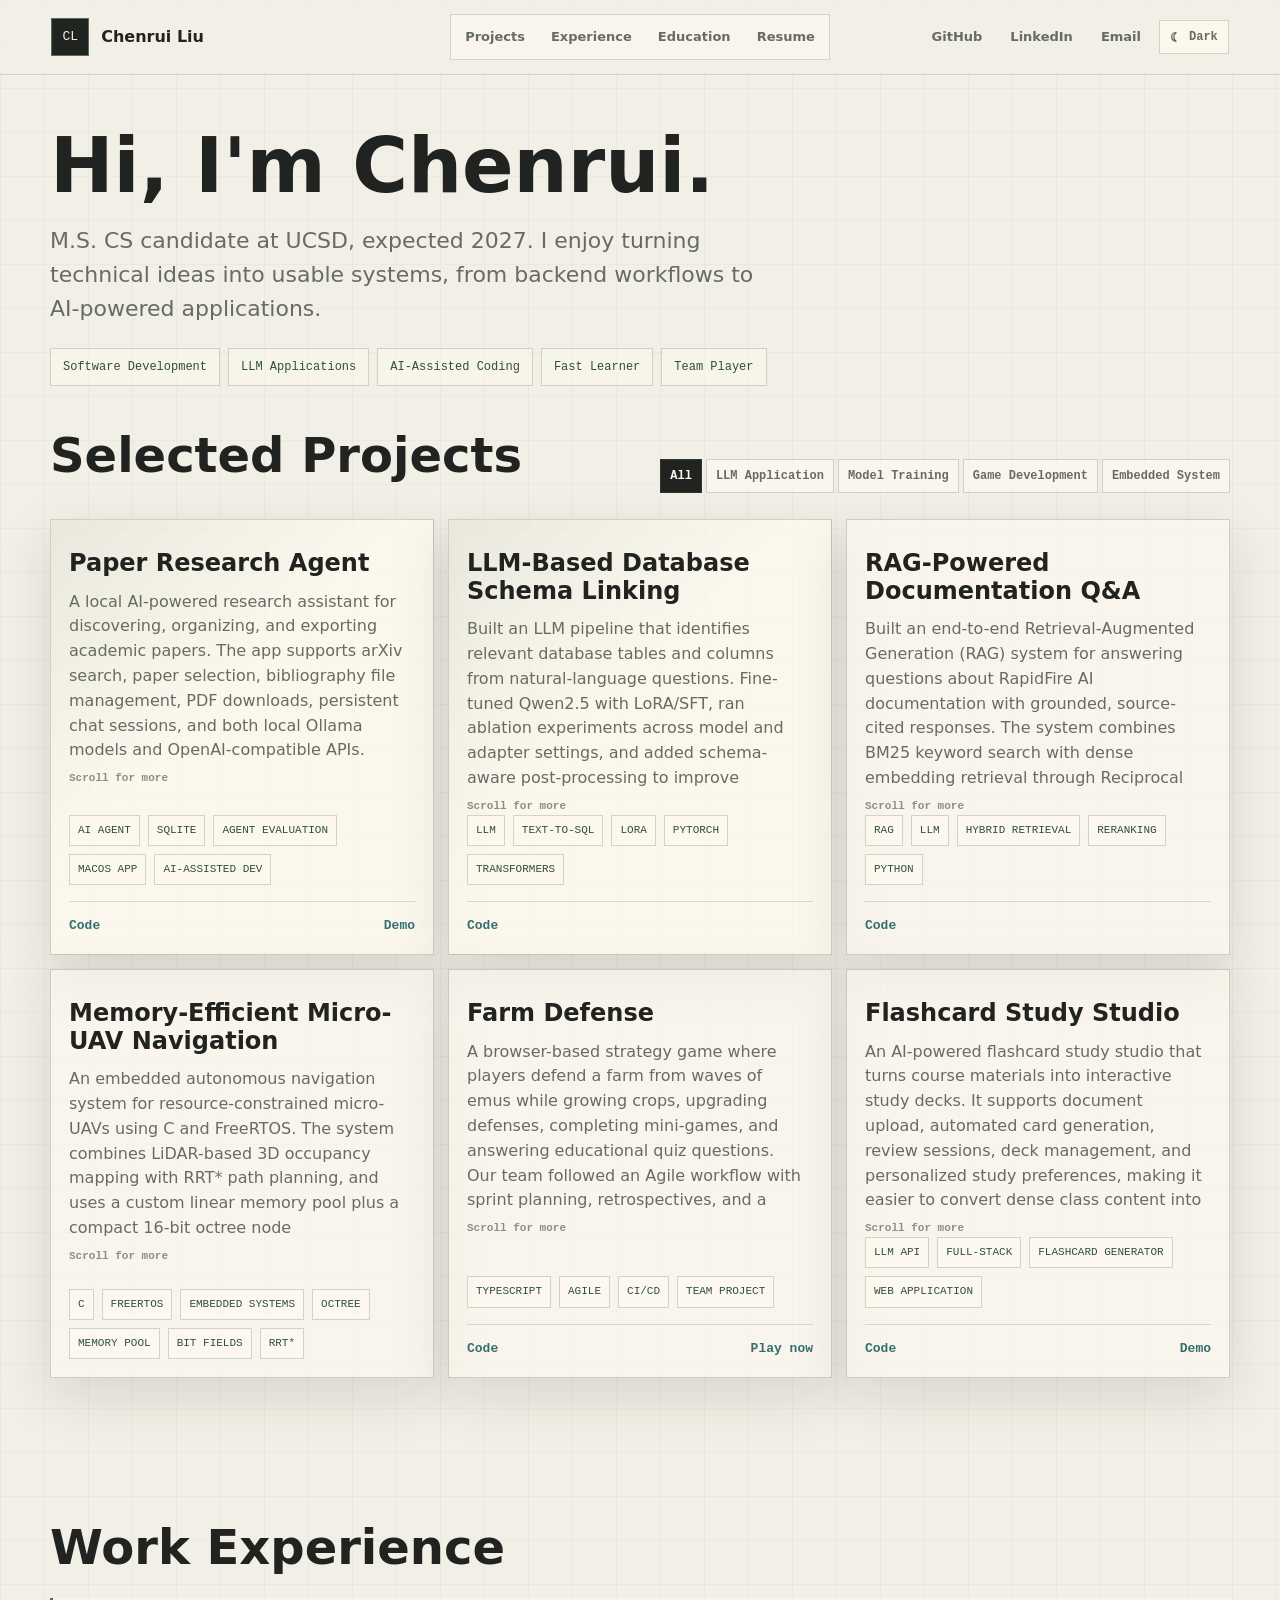
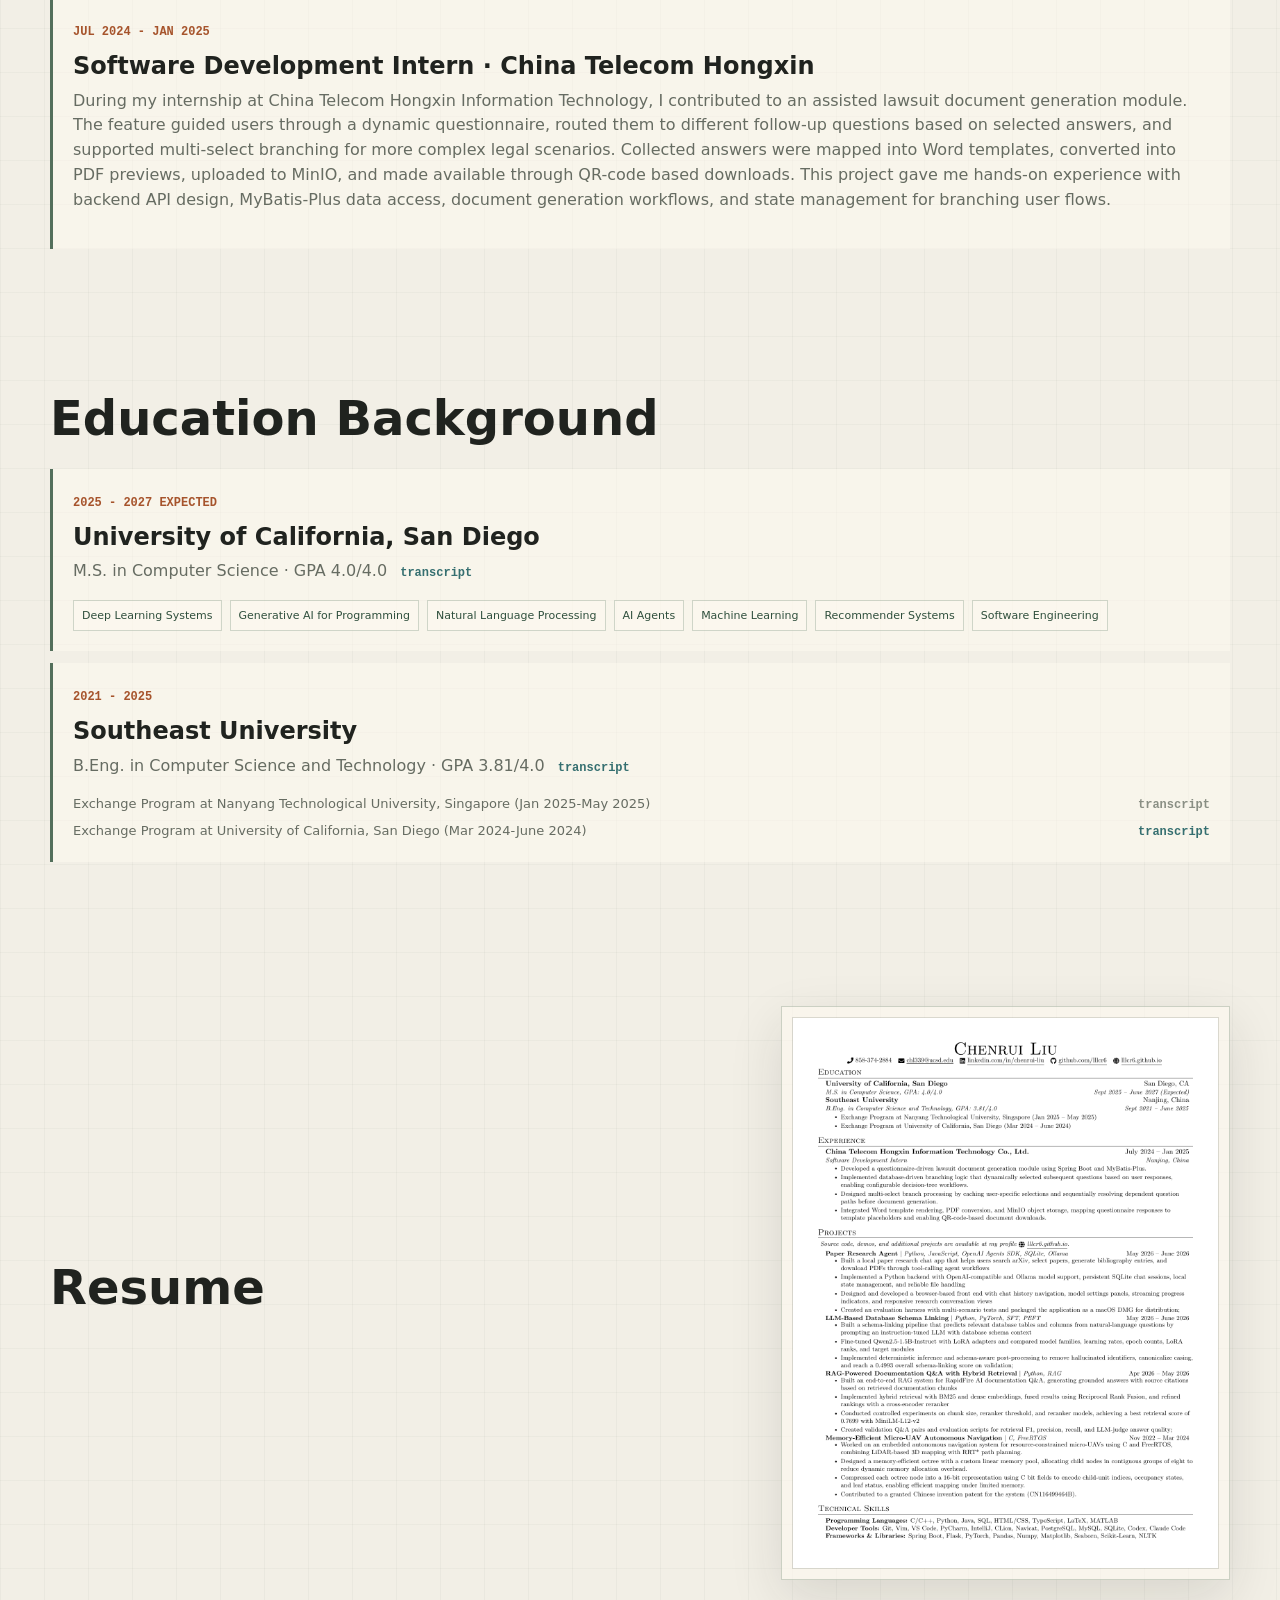
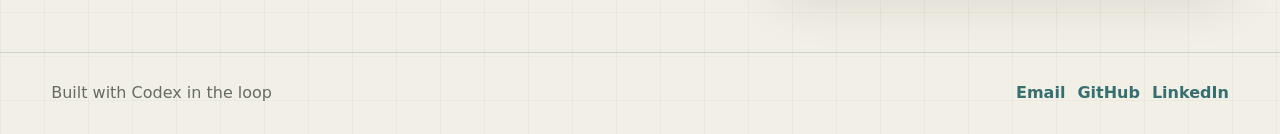
==== index.html @ 9587a1ab "Refine theme toggle icon" ====
<!doctype html>
<html lang="en">
  <head>
    <meta charset="utf-8" />
    <meta name="viewport" content="width=device-width, initial-scale=1" />
    <title>Chenrui Liu | Software Engineer</title>
    <meta
      name="description"
      content="Chenrui Liu's personal website for software engineering, AI applications, retrieval systems, ML systems, and backend engineering."
    />
    <meta name="color-scheme" content="light dark" />
    <script>
      (() => {
        const storageKey = "chenrui-theme";
        try {
          const storedTheme = localStorage.getItem(storageKey);
          const systemTheme = window.matchMedia("(prefers-color-scheme: dark)").matches ? "dark" : "light";
          document.documentElement.dataset.theme = storedTheme || systemTheme;
        } catch {
          document.documentElement.dataset.theme = "light";
        }
      })();
    </script>
    <link rel="stylesheet" href="styles.css?v=40" />
  </head>
  <body>
    <header class="site-header">
      <a class="brand" href="#top" aria-label="Chenrui Liu home">
        <span class="brand-mark">CL</span>
        <span>
          <strong>Chenrui Liu</strong>
        </span>
      </a>

      <nav class="main-nav" aria-label="Primary navigation">
        <a href="#projects">Projects</a>
        <a href="#experience">Experience</a>
        <a href="#education">Education</a>
        <a href="#resume">Resume</a>
      </nav>

      <div class="header-actions">
        <a href="https://github.com/lllcr6" target="_blank" rel="noreferrer">GitHub</a>
        <a href="https://www.linkedin.com/in/chenrui-liu" target="_blank" rel="noreferrer">LinkedIn</a>
        <a href="mailto:chl339@ucsd.edu">Email</a>
        <button class="theme-toggle" type="button" data-theme-toggle aria-label="Switch theme" aria-pressed="false">
          <svg class="theme-toggle-icon" viewBox="0 0 16 16" aria-hidden="true" focusable="false">
            <path
              class="theme-icon-half"
              d="M8 2.25a5.75 5.75 0 1 0 0 11.5c-1.85-1.28-2.86-3.28-2.86-5.75S6.15 3.53 8 2.25Z"
            />
            <circle class="theme-icon-full" cx="8" cy="8" r="5.75" />
          </svg>
          <span class="theme-toggle-text">Dark</span>
        </button>
      </div>
    </header>

    <main id="top">
      <section class="hero section-grid" aria-labelledby="intro-title">
        <div class="hero-copy">
          <h1 id="intro-title">Hi, I'm Chenrui.</h1>
          <p class="hero-text">
            M.S. CS candidate at UCSD, expected 2027. I enjoy turning technical ideas into usable systems,
            from backend workflows to AI-powered applications.
          </p>

          <div class="role-strip" aria-label="Target role areas">
            <span>Software Development</span>
            <span>LLM Applications</span>
            <span>AI-Assisted Coding</span>
            <span>Fast Learner</span>
            <span>Team Player</span>
          </div>

        </div>
      </section>

      <section class="content-section" id="projects" aria-labelledby="projects-title">
        <div class="section-heading with-tools">
          <div>
            <h2 id="projects-title">Selected Projects</h2>
          </div>
          <div class="view-tools" aria-label="Project display controls">
            <div class="filter-bar" role="group" aria-label="Project filters">
              <button class="is-active" type="button" data-filter="all">All</button>
              <button type="button" data-filter="llm-application">LLM Application</button>
              <button type="button" data-filter="model-training">Model Training</button>
              <button type="button" data-filter="game-development">Game Development</button>
              <button type="button" data-filter="embedded-system">Embedded System</button>
            </div>
          </div>
        </div>

        <div class="project-grid">
          <article class="artifact-card featured" data-tags="llm-application">
            <h3>Paper Research Agent</h3>
            <div class="project-summary">
              <p>
                A local AI-powered research assistant for discovering, organizing, and exporting academic papers.
                The app supports arXiv search, paper selection, bibliography file management, PDF downloads,
                persistent chat sessions, and both local Ollama models and OpenAI-compatible APIs.
              </p>
              <p>
                I built the project with a full-stack workflow, including a Python agent backend, browser-based
                interface, model evaluation harness, and macOS DMG packaging. I also used Codex as a coding
                collaborator throughout development to iterate on architecture, UI behavior, testing, debugging,
                and packaging decisions.
              </p>
            </div>
            <div class="tag-row">
              <span>AI Agent</span>
              <span>SQLite</span>
              <span>Agent Evaluation</span>
              <span>macOS App</span>
              <span>AI-Assisted Dev</span>
            </div>
            <div class="artifact-links split-links">
              <a href="https://github.com/lllcr6/Research-Agent" target="_blank" rel="noreferrer">Code</a>
              <a href="https://youtu.be/hiqeEphghYE" target="_blank" rel="noreferrer">Demo</a>
            </div>
          </article>

          <article class="artifact-card featured" data-tags="llm-application model-training">
            <h3>LLM-Based Database Schema Linking</h3>
            <div class="project-summary">
              <p>
                Built an LLM pipeline that identifies relevant database tables and columns from natural-language
                questions. Fine-tuned Qwen2.5 with LoRA/SFT, ran ablation experiments across model and adapter
                settings, and added schema-aware post-processing to improve prediction reliability.
              </p>
            </div>
            <div class="tag-row">
              <span>LLM</span>
              <span>Text-to-SQL</span>
              <span>LoRA</span>
              <span>PyTorch</span>
              <span>Transformers</span>
            </div>
            <div class="artifact-links">
              <a href="https://github.com/lllcr6/CSE234-Project2" target="_blank" rel="noreferrer">Code</a>
            </div>
          </article>

          <article class="artifact-card" data-tags="llm-application">
            <h3>RAG-Powered Documentation Q&amp;A</h3>
            <div class="project-summary">
              <p>
                Built an end-to-end Retrieval-Augmented Generation (RAG) system for answering questions about
                RapidFire AI documentation with grounded, source-cited responses. The system combines BM25
                keyword search with dense embedding retrieval through Reciprocal Rank Fusion, followed by
                cross-encoder reranking to improve retrieval relevance.
              </p>
              <p>
                I also designed validation Q&A pairs and an evaluation pipeline covering retrieval precision,
                recall, F1, and LLM-judged answer quality. Through controlled experiments on chunk size,
                reranking thresholds, and reranker models, the best configuration achieved a retrieval score of
                0.7699 using MiniLM-L12-v2.
              </p>
            </div>
            <div class="tag-row">
              <span>RAG</span>
              <span>LLM</span>
              <span>Hybrid Retrieval</span>
              <span>Reranking</span>
              <span>Python</span>
            </div>
            <div class="artifact-links">
              <a href="https://github.com/lllcr6/CSE234-Project1" target="_blank" rel="noreferrer">Code</a>
            </div>
          </article>

          <article class="artifact-card" data-tags="embedded-system">
            <h3>Memory-Efficient Micro-UAV Navigation</h3>
            <div class="project-summary">
              <p>
                An embedded autonomous navigation system for resource-constrained micro-UAVs using C and FreeRTOS.
                The system combines LiDAR-based 3D occupancy mapping with RRT* path planning, and uses a custom
                linear memory pool plus a compact 16-bit octree node representation to reduce memory overhead.
                The project also contributed to a granted Chinese invention patent (CN116499464B).
              </p>
            </div>
            <div class="tag-row">
              <span>C</span>
              <span>FreeRTOS</span>
              <span>Embedded Systems</span>
              <span>Octree</span>
              <span>Memory Pool</span>
              <span>Bit Fields</span>
              <span>RRT*</span>
            </div>
          </article>

          <article class="artifact-card" data-tags="game-development">
            <h3>Farm Defense</h3>
            <div class="project-summary">
              <p>
                A browser-based strategy game where players defend a farm from waves of emus while growing crops,
                upgrading defenses, completing mini-games, and answering educational quiz questions. Our team
                followed an Agile workflow with sprint planning, retrospectives, and a GitHub Projects backlog
                organized around user stories and implementation tasks.
              </p>
              <p>
                After the course, I revisited the project with Codex to practice AI-assisted maintenance, clean up
                unresolved bugs, and improve the polish of the final release.
              </p>
            </div>
            <div class="tag-row">
              <span>TypeScript</span>
              <span>Agile</span>
              <span>CI/CD</span>
              <span>Team Project</span>
            </div>
            <div class="artifact-links split-links">
              <a href="https://github.com/lllcr6/Farm-Defense" target="_blank" rel="noreferrer">Code</a>
              <a href="https://lllcr6.github.io/Farm-Defense/" target="_blank" rel="noreferrer">Play now</a>
            </div>
          </article>

          <article class="artifact-card" data-tags="llm-application">
            <h3>Flashcard Study Studio</h3>
            <div class="project-summary">
              <p>
                An AI-powered flashcard study studio that turns course materials into interactive study decks. It
                supports document upload, automated card generation, review sessions, deck management, and
                personalized study preferences, making it easier to convert dense class content into active recall
                practice.
              </p>
            </div>
            <div class="tag-row">
              <span>LLM API</span>
              <span>Full-Stack</span>
              <span>Flashcard Generator</span>
              <span>Web Application</span>
            </div>
            <div class="artifact-links split-links">
              <a href="https://github.com/lllcr6/Flashcard-Study-Studio" target="_blank" rel="noreferrer">Code</a>
              <a href="https://youtu.be/fI-fTzASavg" target="_blank" rel="noreferrer">Demo</a>
            </div>
          </article>
        </div>
      </section>

      <section class="content-section experience-section" id="experience" aria-labelledby="experience-title">
        <div class="section-heading">
          <h2 id="experience-title">Work Experience</h2>
        </div>
        <div class="experience-layout">
          <div class="timeline">
            <article class="timeline-item">
              <time>Jul 2024 - Jan 2025</time>
              <h3>Software Development Intern · China Telecom Hongxin</h3>
              <p>
                During my internship at China Telecom Hongxin Information Technology, I contributed to an
                assisted lawsuit document generation module. The feature guided users through a dynamic
                questionnaire, routed them to different follow-up questions based on selected answers, and
                supported multi-select branching for more complex legal scenarios. Collected answers were
                mapped into Word templates, converted into PDF previews, uploaded to MinIO, and made available
                through QR-code based downloads. This project gave me hands-on experience with backend API
                design, MyBatis-Plus data access, document generation workflows, and state management for
                branching user flows.
              </p>
            </article>
          </div>
        </div>
      </section>

      <section class="content-section experience-section" id="education" aria-labelledby="education-title">
        <div class="section-heading">
          <h2 id="education-title">Education Background</h2>
        </div>
        <div class="timeline education-timeline">
          <article class="timeline-item">
            <time>2025 - 2027 expected</time>
            <h3>University of California, San Diego</h3>
            <p>
              M.S. in Computer Science · GPA 4.0/4.0
              <a class="inline-transcript" href="documents/ucsd-ms-transcript.pdf">transcript</a>
            </p>
            <div class="course-cloud">
              <span>Deep Learning Systems</span>
              <span>Generative AI for Programming</span>
              <span>Natural Language Processing</span>
              <span>AI Agents</span>
              <span>Machine Learning</span>
              <span>Recommender Systems</span>
              <span>Software Engineering</span>
            </div>
          </article>
          <article class="timeline-item">
            <time>2021 - 2025</time>
            <h3>Southeast University</h3>
            <p>
              B.Eng. in Computer Science and Technology · GPA 3.81/4.0
              <a class="inline-transcript" href="documents/southeast-university-bs-transcript.pdf">transcript</a>
            </p>
            <div class="exchange-list">
              <p class="subtle exchange-item">
                <span>Exchange Program at Nanyang Technological University, Singapore (Jan 2025-May 2025)</span>
                <a class="inline-transcript disabled-link" href="#" aria-disabled="true">transcript</a>
              </p>
              <p class="subtle exchange-item">
                <span>Exchange Program at University of California, San Diego (Mar 2024-June 2024)</span>
                <a class="inline-transcript" href="documents/ucsd-exchange-transcript.pdf">transcript</a>
              </p>
            </div>
          </article>
        </div>
      </section>

      <section class="resume-section" id="resume" aria-labelledby="resume-title">
        <div class="resume-copy">
          <h2 id="resume-title">Resume</h2>
        </div>
        <a class="resume-preview" href="documents/chenrui-liu-resume.pdf" aria-label="Open resume PDF">
          <img src="assets/resume-preview.png" alt="Preview of Chenrui Liu resume" />
          <span class="resume-overlay">Open resume</span>
        </a>
      </section>
    </main>

    <footer class="site-footer">
      <p>Built with Codex in the loop</p>
      <div>
        <a href="mailto:chl339@ucsd.edu">Email</a>
        <a href="https://github.com/lllcr6" target="_blank" rel="noreferrer">GitHub</a>
        <a href="https://www.linkedin.com/in/chenrui-liu" target="_blank" rel="noreferrer">LinkedIn</a>
      </div>
    </footer>

    <script src="script.js?v=40"></script>
  </body>
</html>
---- styles.css ----
:root {
  color-scheme: light;
  --paper: #f2efe6;
  --paper-2: #e6e1d4;
  --paper-3: #d8d1c0;
  --graphite: #20231f;
  --muted: #666c62;
  --faint: #8a8f84;
  --line: #c6c0ad;
  --green: #536f5b;
  --green-2: #2f4f3d;
  --oxide: #a6542c;
  --teal: #356f70;
  --white: #fffaf0;
  --shadow: 0 18px 50px rgba(32, 35, 31, 0.12);
  --grid-major: rgba(32, 35, 31, 0.035);
  --grid-minor: rgba(32, 35, 31, 0.03);
  --header-bg: rgba(242, 239, 230, 0.88);
  --surface: rgba(255, 250, 240, 0.55);
  --surface-soft: rgba(255, 250, 240, 0.42);
  --surface-hover: rgba(255, 250, 240, 0.76);
  --surface-nav: rgba(255, 250, 240, 0.48);
  --surface-control: rgba(255, 250, 240, 0.62);
  --surface-card-feature: rgba(255, 250, 240, 0.66);
  --line-soft: rgba(83, 111, 91, 0.22);
  --line-medium: rgba(83, 111, 91, 0.28);
  --line-strong: rgba(83, 111, 91, 0.3);
  --line-nav: rgba(83, 111, 91, 0.25);
  --tag-line: rgba(83, 111, 91, 0.26);
  --tag-text: var(--green-2);
  --hover-wash: rgba(83, 111, 91, 0.1);
  --accent-wash: rgba(166, 84, 44, 0.08);
  --accent-line: rgba(166, 84, 44, 0.65);
  --scrollbar: rgba(83, 111, 91, 0.42);
  --image-line: rgba(32, 35, 31, 0.14);
  --overlay-bg: rgba(32, 35, 31, 0.72);
  --active-bg: var(--graphite);
  --active-text: var(--white);
  --mono: "SFMono-Regular", "Cascadia Code", "Liberation Mono", Menlo, monospace;
  --sans: Inter, ui-sans-serif, system-ui, -apple-system, BlinkMacSystemFont, "Segoe UI", sans-serif;
}

:root[data-theme="dark"] {
  color-scheme: dark;
  --paper: #11140f;
  --paper-2: #181d16;
  --paper-3: #242a20;
  --graphite: #ede8db;
  --muted: #b8bdaf;
  --faint: #8d9589;
  --line: #44513f;
  --green: #91a987;
  --green-2: #456d54;
  --oxide: #d58a55;
  --teal: #82bfc0;
  --white: #fff7e8;
  --shadow: 0 18px 55px rgba(0, 0, 0, 0.34);
  --grid-major: rgba(237, 232, 219, 0.045);
  --grid-minor: rgba(237, 232, 219, 0.035);
  --header-bg: rgba(17, 20, 15, 0.88);
  --surface: rgba(24, 29, 22, 0.74);
  --surface-soft: rgba(24, 29, 22, 0.56);
  --surface-hover: rgba(34, 41, 31, 0.86);
  --surface-nav: rgba(24, 29, 22, 0.68);
  --surface-control: rgba(24, 29, 22, 0.74);
  --surface-card-feature: rgba(28, 36, 27, 0.82);
  --line-soft: rgba(145, 169, 135, 0.22);
  --line-medium: rgba(145, 169, 135, 0.3);
  --line-strong: rgba(145, 169, 135, 0.36);
  --line-nav: rgba(145, 169, 135, 0.28);
  --tag-line: rgba(145, 169, 135, 0.32);
  --tag-text: #b6c9aa;
  --hover-wash: rgba(145, 169, 135, 0.14);
  --accent-wash: rgba(213, 138, 85, 0.13);
  --accent-line: rgba(213, 138, 85, 0.72);
  --scrollbar: rgba(145, 169, 135, 0.5);
  --image-line: rgba(237, 232, 219, 0.2);
  --overlay-bg: rgba(0, 0, 0, 0.72);
  --active-bg: #e4dbc9;
  --active-text: #151811;
}

* {
  box-sizing: border-box;
}

html {
  scroll-behavior: smooth;
}

body {
  margin: 0;
  color: var(--graphite);
  background:
    linear-gradient(90deg, var(--grid-major) 1px, transparent 1px) 0 0 / 44px 44px,
    linear-gradient(var(--grid-minor) 1px, transparent 1px) 0 0 / 44px 44px,
    var(--paper);
  font-family: var(--sans);
  line-height: 1.55;
  transition:
    background-color 180ms ease,
    color 180ms ease;
}

a {
  color: inherit;
  text-decoration: none;
}

button,
a {
  -webkit-tap-highlight-color: transparent;
}

img {
  display: block;
  max-width: 100%;
}

@keyframes quiet-rise {
  from {
    opacity: 0;
    transform: translateY(12px);
  }

  to {
    opacity: 1;
    transform: translateY(0);
  }
}

@keyframes header-settle {
  from {
    opacity: 0;
    transform: translateY(-8px);
  }

  to {
    opacity: 1;
    transform: translateY(0);
  }
}

.site-header {
  position: sticky;
  top: 0;
  z-index: 20;
  display: grid;
  grid-template-columns: 1fr auto 1fr;
  gap: 24px;
  align-items: center;
  padding: 14px clamp(18px, 4vw, 54px);
  border-bottom: 1px solid var(--line-soft);
  background: var(--header-bg);
  backdrop-filter: blur(18px);
  animation: header-settle 420ms cubic-bezier(.16, 1, .3, 1) both;
}

.brand,
.header-actions,
.main-nav,
.hero-actions,
.artifact-links,
.site-footer div {
  display: flex;
  align-items: center;
}

.brand {
  gap: 12px;
  min-width: 0;
}

.brand-mark {
  display: grid;
  width: 38px;
  height: 38px;
  place-items: center;
  border: 1px solid var(--green);
  background: var(--graphite);
  color: var(--paper);
  font-family: var(--mono);
  font-size: 13px;
}

.brand strong {
  display: block;
}

.main-nav {
  gap: 6px;
  padding: 4px;
  border: 1px solid var(--line-nav);
  background: var(--surface-nav);
}

.main-nav a,
.header-actions a,
.button-link {
  padding: 8px 10px;
  color: var(--muted);
  font-size: 13px;
  font-weight: 650;
}

.main-nav a:hover,
.header-actions a:hover,
.theme-toggle:hover {
  color: var(--graphite);
  background: var(--hover-wash);
}

.header-actions {
  justify-content: flex-end;
  gap: 8px;
}

.theme-toggle {
  display: inline-flex;
  align-items: center;
  gap: 7px;
  min-height: 34px;
  padding: 7px 10px;
  border: 1px solid var(--line-nav);
  background: var(--surface-control);
  color: var(--muted);
  cursor: pointer;
  font: 750 12px var(--mono);
}

.theme-toggle-icon {
  width: 12px;
  height: 12px;
  flex: 0 0 auto;
  fill: none;
  stroke: currentColor;
  stroke-linejoin: round;
  stroke-width: 1.8;
}

.theme-icon-full {
  display: none;
}

:root[data-theme="dark"] .theme-icon-half {
  display: none;
}

:root[data-theme="dark"] .theme-icon-full {
  display: block;
}

.button-link,
.primary-action {
  border: 1px solid var(--green-2);
  background: var(--green-2);
  color: var(--white) !important;
}

main {
  overflow: hidden;
}

.section-grid,
.content-section,
.systems-section,
.resume-section {
  width: min(1180px, calc(100% - 36px));
  margin: 0 auto;
}

.hero {
  display: grid;
  grid-template-columns: minmax(0, 0.78fr);
  gap: clamp(28px, 6vw, 72px);
  align-items: start;
  min-height: auto;
  padding: 54px 0 16px;
}

.hero-copy > *,
.section-heading,
.timeline-item,
.resume-copy,
.resume-preview {
  animation: quiet-rise 560ms cubic-bezier(.16, 1, .3, 1) both;
}

.hero-copy > :nth-child(1) {
  animation-delay: 70ms;
}

.hero-copy > :nth-child(2) {
  animation-delay: 130ms;
}

.hero-copy > :nth-child(3) {
  animation-delay: 190ms;
}

.section-heading {
  animation-delay: 120ms;
}

.eyebrow,
.artifact-meta,
.tag-row,
.panel-topline,
.signal-list dt,
.note-card span,
.timeline-item time {
  font-family: var(--mono);
  font-size: 12px;
  letter-spacing: 0;
  text-transform: uppercase;
}

.eyebrow {
  margin: 0 0 14px;
  color: var(--oxide);
  font-weight: 800;
}

h1,
h2,
h3,
p {
  margin-top: 0;
}

h1 {
  max-width: 850px;
  margin-bottom: 20px;
  font-size: clamp(42px, 6vw, 76px);
  line-height: 0.98;
  letter-spacing: 0;
}

h2 {
  margin-bottom: 12px;
  font-size: clamp(28px, 4vw, 48px);
  line-height: 1.05;
  letter-spacing: 0;
}

h3 {
  line-height: 1.15;
}

.hero-text {
  max-width: 720px;
  color: var(--muted);
  font-size: clamp(18px, 2vw, 22px);
}

.role-strip,
.tag-row,
.course-cloud {
  display: flex;
  flex-wrap: wrap;
  gap: 8px;
}

.role-strip {
  margin: 22px 0 0;
}

.role-strip span,
.tag-row span,
.course-cloud span {
  border: 1px solid var(--tag-line);
  background: var(--surface-soft);
  color: var(--tag-text);
}

.role-strip span {
  padding: 9px 12px;
  font-family: var(--mono);
  font-size: 12px;
}

.hero-actions {
  gap: 12px;
  flex-wrap: wrap;
}

.primary-action,
.secondary-action {
  display: inline-flex;
  align-items: center;
  min-height: 44px;
  padding: 11px 14px;
  font-weight: 750;
}

.secondary-action {
  border: 1px solid var(--line);
  background: var(--surface);
  color: var(--graphite);
}

.resume-preview,
.artifact-card,
.note-card {
  border: 1px solid var(--line-medium);
  background: var(--surface);
  box-shadow: var(--shadow);
}

.systems-section,
.content-section,
.resume-section {
  padding: 72px 0;
}

#projects {
  padding-top: 28px;
}

.section-heading {
  margin-bottom: 26px;
}

.section-heading.with-tools {
  display: flex;
  gap: 20px;
  align-items: end;
  justify-content: space-between;
}

.systems-matrix {
  display: grid;
  grid-template-columns: repeat(6, minmax(140px, 1fr));
  border: 1px solid var(--line-strong);
  background: var(--surface-soft);
  overflow-x: auto;
}

.matrix-cell {
  min-height: 150px;
  padding: 16px;
  border-right: 1px solid var(--line-soft);
  color: var(--graphite);
}

.matrix-cell:last-child {
  border-right: 0;
}

.matrix-cell span {
  display: block;
  margin-bottom: 30px;
  color: var(--muted);
  font-family: var(--mono);
  font-size: 12px;
}

.matrix-cell strong {
  display: block;
  font-size: 18px;
  line-height: 1.1;
}

.matrix-cell.strong {
  background: var(--green-2);
  color: var(--white);
}

.matrix-cell.strong span {
  color: color-mix(in srgb, var(--white) 72%, transparent);
}

.matrix-cell.muted {
  background: var(--accent-wash);
}

.view-tools {
  display: grid;
  gap: 10px;
  justify-items: end;
}

.filter-bar {
  display: flex;
  flex-wrap: wrap;
  gap: 4px;
  justify-content: flex-end;
}

.filter-bar button {
  min-height: 34px;
  border: 1px solid var(--line-medium);
  background: var(--surface-control);
  color: var(--muted);
  cursor: pointer;
  font: 750 12px var(--mono);
}

.filter-bar button {
  padding: 7px 9px;
}

.filter-bar button.is-active {
  background: var(--active-bg);
  color: var(--active-text);
}

.project-grid {
  display: grid;
  grid-template-columns: repeat(3, minmax(0, 1fr));
  gap: 14px;
}

.artifact-card {
  display: flex;
  min-height: 330px;
  flex-direction: column;
  padding: 18px;
  animation: quiet-rise 600ms cubic-bezier(.16, 1, .3, 1) both;
  transition:
    transform 180ms ease,
    border-color 180ms ease,
    background 180ms ease;
  will-change: transform, opacity;
}

.artifact-card:nth-child(1) {
  animation-delay: 170ms;
}

.artifact-card:nth-child(2) {
  animation-delay: 220ms;
}

.artifact-card:nth-child(3) {
  animation-delay: 270ms;
}

.artifact-card:nth-child(4) {
  animation-delay: 320ms;
}

.artifact-card:nth-child(5) {
  animation-delay: 370ms;
}

.artifact-card:nth-child(6) {
  animation-delay: 420ms;
}

.artifact-card:hover {
  transform: translateY(-3px);
  border-color: var(--accent-line);
  background: var(--surface-hover);
}

.project-grid.is-filtering .artifact-card {
  pointer-events: none;
}

.project-grid.is-filtering .artifact-card:hover {
  transform: none;
}

.artifact-card.is-hidden {
  display: none;
}

.artifact-card.featured {
  grid-column: span 1;
  background:
    linear-gradient(135deg, var(--hover-wash), transparent 42%),
    var(--surface-card-feature);
}

.artifact-meta {
  display: flex;
  min-height: 36px;
  gap: 10px;
  justify-content: space-between;
  color: var(--faint);
  font-weight: 800;
}

.artifact-card h3 {
  margin: 12px 0;
  font-size: 24px;
}

.project-summary {
  color: var(--muted);
  max-height: 10.8em;
  overflow-y: auto;
  padding-right: 6px;
  scrollbar-color: var(--scrollbar) transparent;
  scrollbar-width: thin;
}

.project-summary::-webkit-scrollbar {
  width: 6px;
}

.project-summary::-webkit-scrollbar-thumb {
  background: var(--scrollbar);
}

.project-summary::-webkit-scrollbar-track {
  background: transparent;
}

.project-summary p {
  margin-bottom: 10px;
}

.project-summary p:last-child {
  margin-bottom: 0;
}

.summary-scroll-hint {
  align-self: flex-start;
  margin: 8px 0 0;
  color: var(--faint);
  font-family: var(--mono);
  font-size: 11px;
  font-weight: 800;
}

.summary-scroll-hint.is-hidden {
  display: none;
}

.tag-row {
  margin-top: auto;
}

.tag-row span,
.course-cloud span {
  padding: 6px 8px;
  font-size: 11px;
}

.artifact-links {
  gap: 8px;
  margin-top: 16px;
  padding-top: 14px;
  border-top: 1px solid var(--line-soft);
}

.inline-links {
  margin: 12px 0 0;
  padding-top: 0;
  border-top: 0;
  flex-wrap: wrap;
}

.artifact-links a {
  color: var(--teal);
  font-family: var(--mono);
  font-size: 13px;
  font-weight: 800;
}

.split-links {
  justify-content: space-between;
}

.note-grid {
  display: grid;
  grid-template-columns: repeat(4, minmax(0, 1fr));
  gap: 14px;
}

.compact-notes {
  grid-template-columns: repeat(2, minmax(0, 1fr));
}

.note-card {
  min-height: 220px;
  padding: 18px;
}

.note-card span {
  color: var(--oxide);
  font-weight: 800;
}

.note-card h3 {
  margin-top: 44px;
  font-size: 22px;
}

.muted-note {
  background: var(--hover-wash);
}

.experience-layout {
  display: block;
}

.timeline {
  display: grid;
  gap: 12px;
}

.timeline-item {
  padding: 20px;
  border-left: 3px solid var(--green);
  background: var(--surface-nav);
}

.timeline-item time {
  color: var(--oxide);
  font-weight: 800;
}

.timeline-item h3 {
  margin: 10px 0 8px;
  font-size: 24px;
}

.timeline-item p {
  color: var(--muted);
}

.content-section {
  scroll-margin-top: 210px;
}

.inline-transcript {
  display: inline-flex;
  margin-left: 8px;
  color: var(--teal);
  font-family: var(--mono);
  font-size: 12px;
  font-weight: 800;
  text-transform: none;
}

.disabled-link {
  color: var(--faint);
  cursor: default;
}

.subtle {
  font-size: 14px;
}

.exchange-list {
  display: grid;
  gap: 6px;
  margin-top: 12px;
}

.exchange-item {
  display: grid;
  grid-template-columns: minmax(0, 1fr) max-content;
  gap: 8px;
  align-items: baseline;
  margin-bottom: 0;
  font-size: 13px;
}

.exchange-item .inline-transcript {
  margin-left: 0;
}

.course-cloud {
  margin-top: 16px;
}

.resume-section {
  display: grid;
  grid-template-columns: minmax(0, 0.85fr) minmax(300px, 0.55fr);
  gap: 36px;
  align-items: center;
}

.resume-copy p:not(.eyebrow) {
  color: var(--muted);
  font-size: 18px;
}

.resume-preview {
  display: block;
  position: relative;
  padding: 10px;
  transform: rotate(1.2deg);
  transition: transform 180ms ease;
  overflow: hidden;
}

.resume-preview:hover {
  transform: rotate(0deg) translateY(-3px);
}

.resume-preview img {
  width: 100%;
  border: 1px solid var(--image-line);
}

.resume-overlay {
  position: absolute;
  inset: 10px;
  display: grid;
  place-items: center;
  background: var(--overlay-bg);
  color: var(--white);
  font-family: var(--mono);
  font-size: 13px;
  font-weight: 800;
  opacity: 0;
  transition: opacity 160ms ease;
}

.resume-preview:hover .resume-overlay,
.resume-preview:focus-visible .resume-overlay {
  opacity: 1;
}

.site-footer {
  display: flex;
  gap: 18px;
  align-items: center;
  justify-content: space-between;
  padding: 28px clamp(18px, 4vw, 54px);
  border-top: 1px solid var(--line-soft);
  color: var(--muted);
}

.site-footer p {
  margin: 0;
}

.site-footer div {
  gap: 12px;
}

.site-footer a {
  color: var(--teal);
  font-weight: 750;
}

@media (max-width: 980px) {
  .site-header {
    grid-template-columns: 1fr;
  }

  .main-nav,
  .header-actions {
    justify-content: start;
    overflow-x: auto;
  }

  .hero,
  .experience-layout,
  .resume-section {
    grid-template-columns: 1fr;
  }

  .project-grid {
    grid-template-columns: repeat(2, minmax(0, 1fr));
  }

  .note-grid {
    grid-template-columns: repeat(2, minmax(0, 1fr));
  }

  .section-heading.with-tools {
    align-items: start;
    flex-direction: column;
  }

  .view-tools,
  .filter-bar {
    justify-items: start;
    justify-content: start;
  }

}

@media (max-width: 640px) {
  .section-grid,
  .content-section,
  .systems-section,
  .resume-section {
    width: min(100% - 28px, 1180px);
  }

  .hero {
    min-height: auto;
    padding: 28px 0 8px;
  }

  h1 {
    font-size: 38px;
  }

  .project-grid,
  .note-grid {
    grid-template-columns: 1fr;
  }

  .artifact-card,
  .note-card {
    min-height: auto;
  }

  .systems-matrix {
    grid-template-columns: repeat(6, minmax(190px, 1fr));
  }

  .site-footer {
    align-items: start;
    flex-direction: column;
  }
}

@media (prefers-reduced-motion: reduce) {
  *,
  *::before,
  *::after {
    animation: none !important;
    scroll-behavior: auto !important;
    transition: none !important;
  }
}
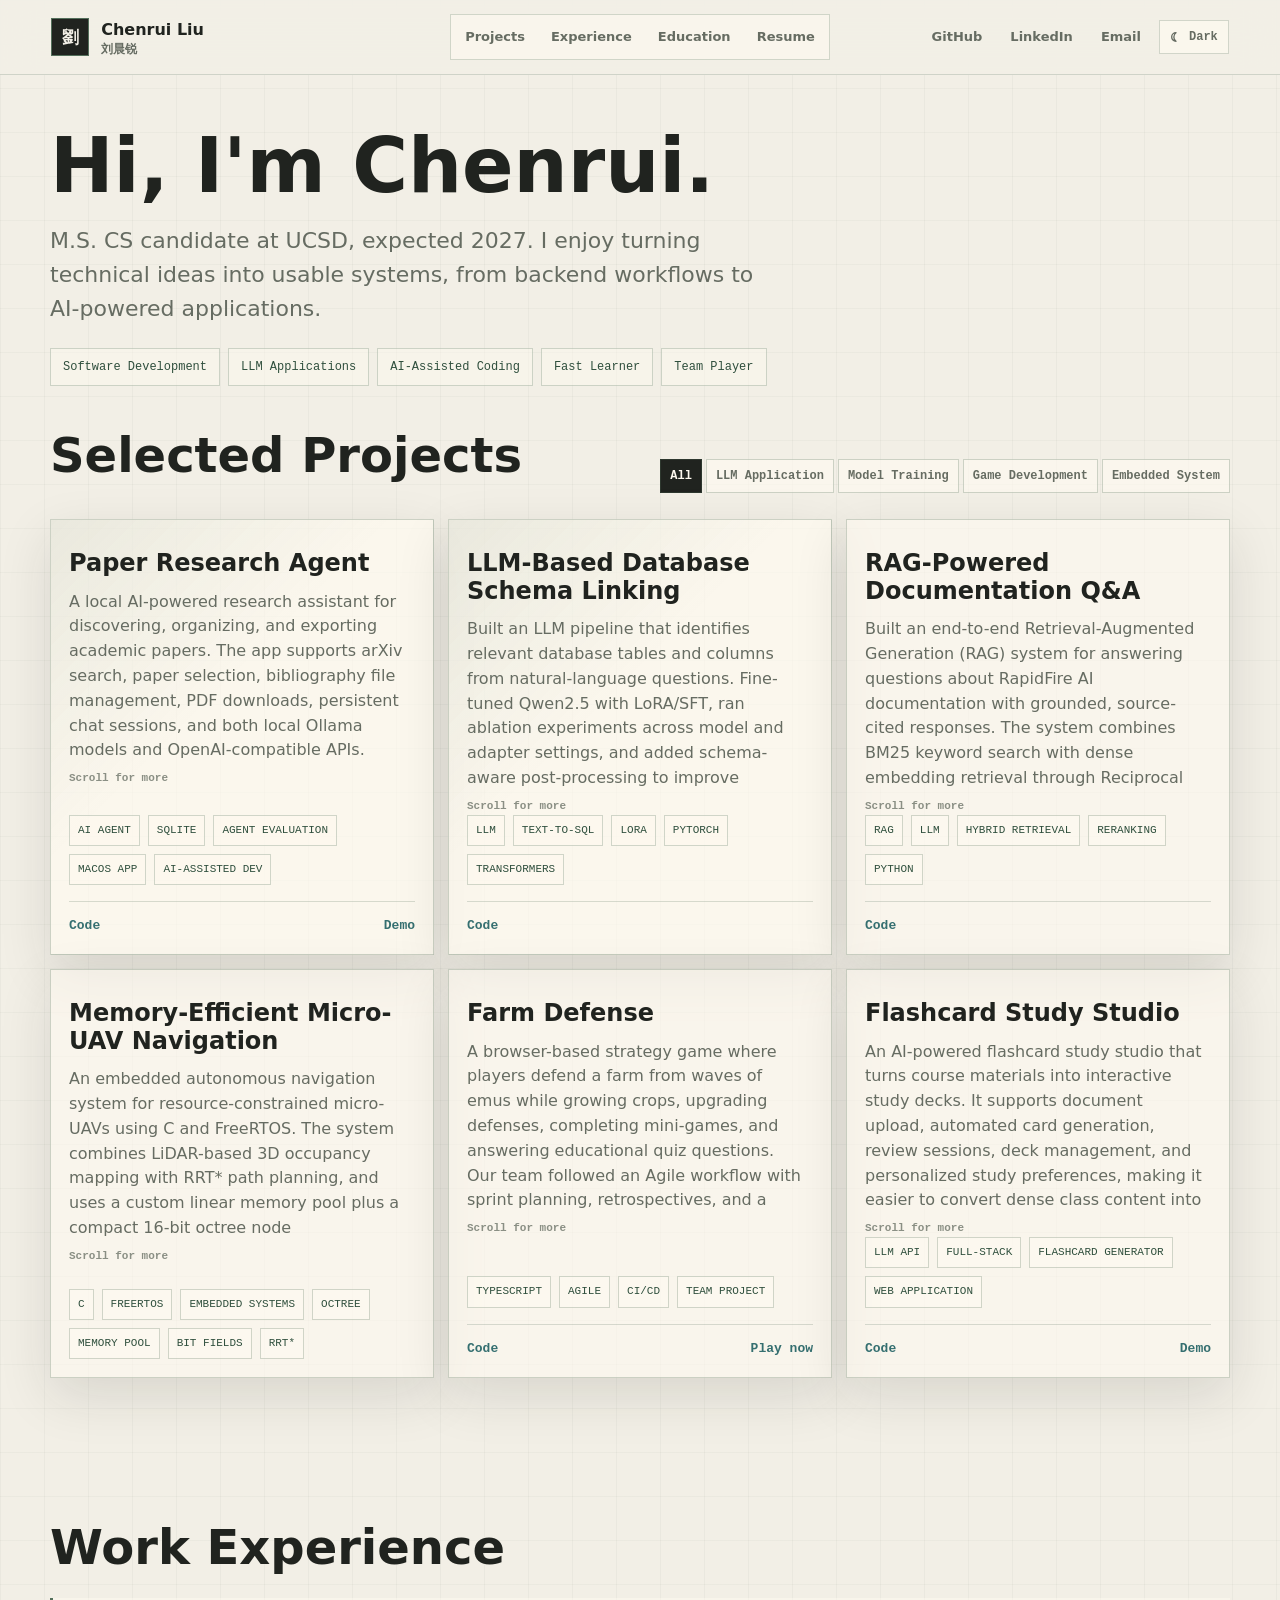
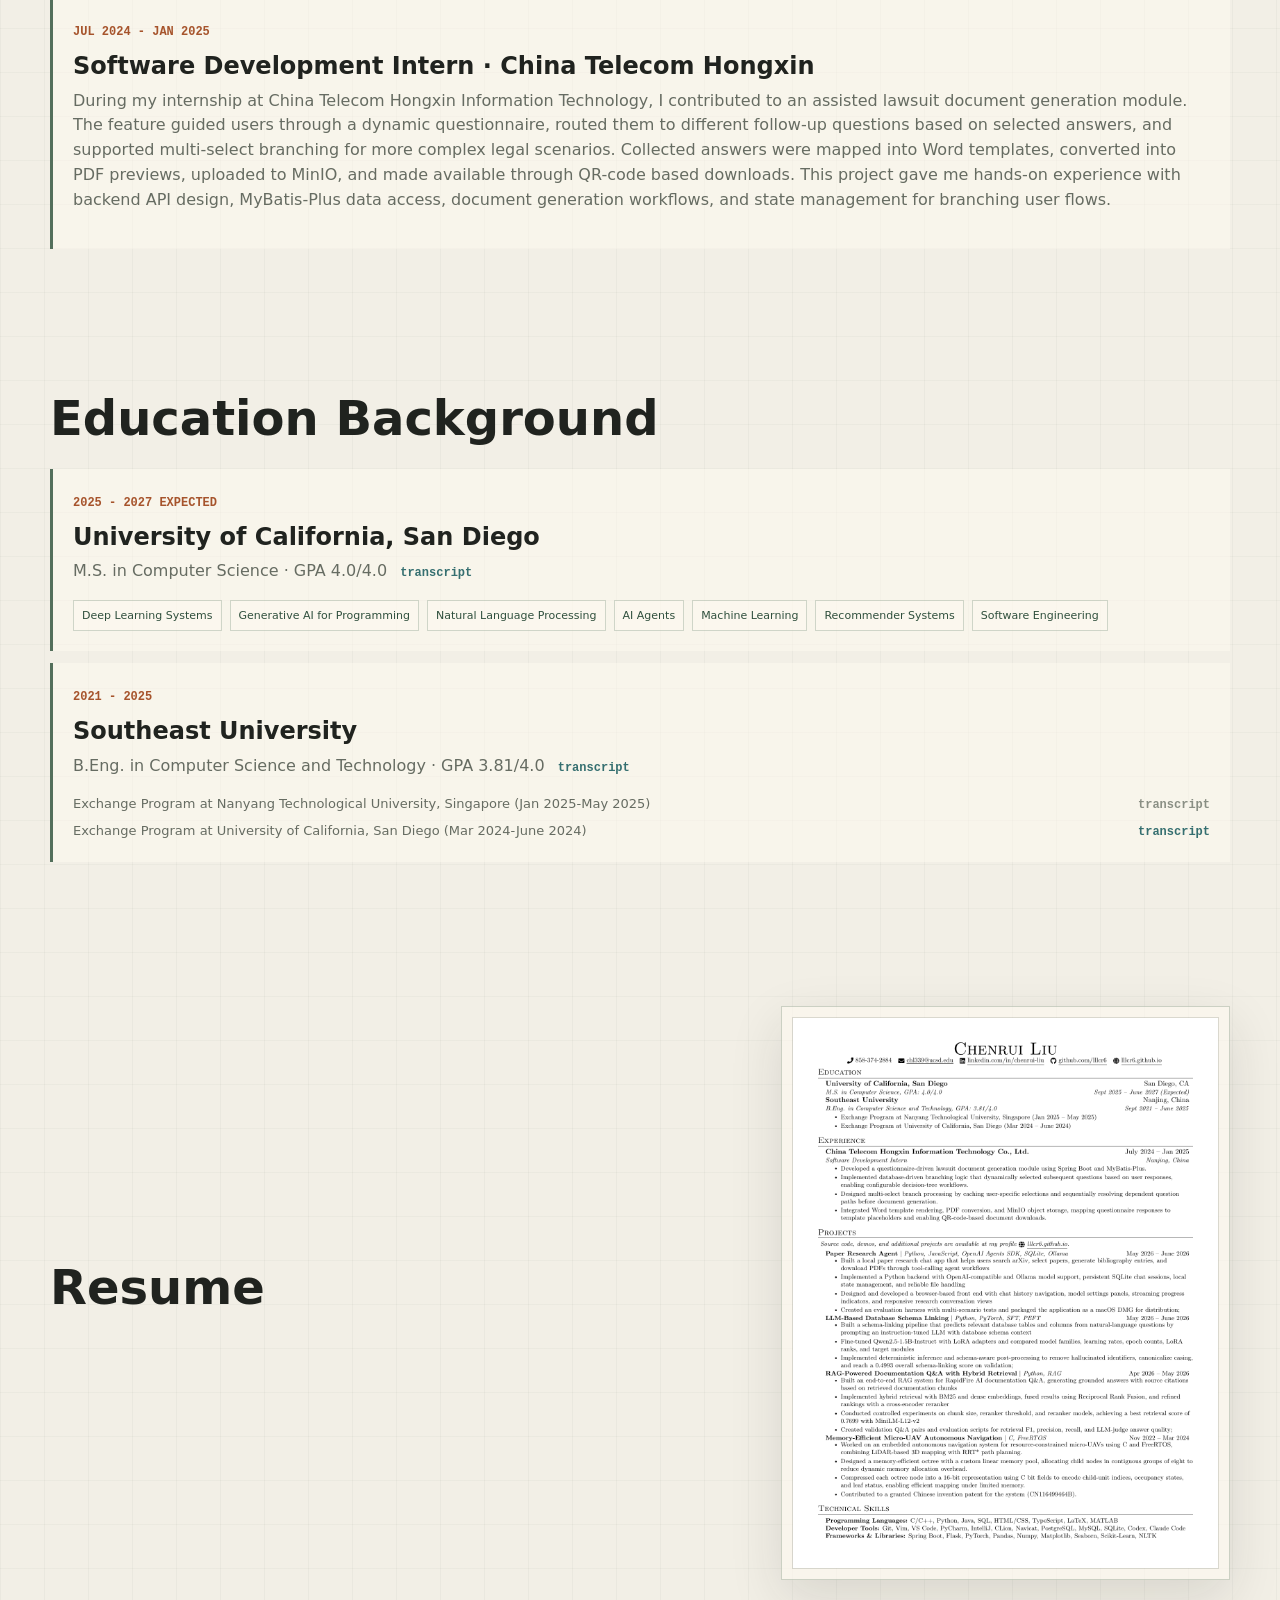
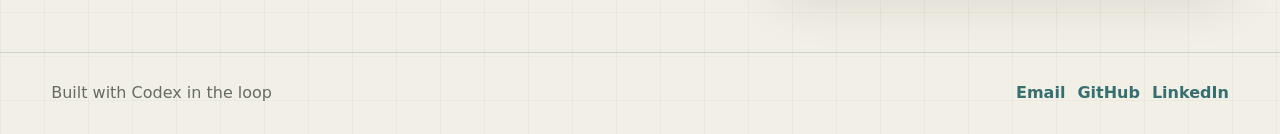
==== commit 2e690ee4: "Improve personal site SEO and name branding" ====
--- a/index.html
+++ b/index.html
@@ -3,12 +3,66 @@
   <head>
     <meta charset="utf-8" />
     <meta name="viewport" content="width=device-width, initial-scale=1" />
-    <title>Chenrui Liu | Software Engineer</title>
+    <title>Chenrui Liu (刘晨锐) | Software Engineer</title>
     <meta
       name="description"
-      content="Chenrui Liu's personal website for software engineering, AI applications, retrieval systems, ML systems, and backend engineering."
+      content="Chenrui Liu (刘晨锐)'s personal website for software engineering, AI applications, retrieval systems, ML systems, and backend engineering."
     />
+    <link rel="canonical" href="https://lllcr6.github.io/" />
+    <meta name="author" content="Chenrui Liu, 刘晨锐" />
+    <meta name="robots" content="index, follow" />
+    <meta property="og:type" content="profile" />
+    <meta property="og:title" content="Chenrui Liu (刘晨锐) | Software Engineer" />
+    <meta
+      property="og:description"
+      content="Personal website of Chenrui Liu (刘晨锐), a UCSD M.S. CS candidate focused on software engineering, AI applications, retrieval systems, and backend engineering."
+    />
+    <meta property="og:url" content="https://lllcr6.github.io/" />
+    <meta property="og:site_name" content="Chenrui Liu" />
+    <meta property="og:image" content="https://lllcr6.github.io/assets/resume-preview.png" />
+    <meta name="twitter:card" content="summary_large_image" />
+    <meta name="twitter:title" content="Chenrui Liu (刘晨锐) | Software Engineer" />
+    <meta
+      name="twitter:description"
+      content="Personal website of Chenrui Liu (刘晨锐), a UCSD M.S. CS candidate focused on software engineering, AI applications, retrieval systems, and backend engineering."
+    />
+    <meta name="twitter:image" content="https://lllcr6.github.io/assets/resume-preview.png" />
     <meta name="color-scheme" content="light dark" />
+    <script type="application/ld+json">
+      {
+        "@context": "https://schema.org",
+        "@type": "Person",
+        "name": "Chenrui Liu",
+        "alternateName": [
+          "Liu Chenrui",
+          "刘晨锐"
+        ],
+        "url": "https://lllcr6.github.io/",
+        "email": "mailto:chl339@ucsd.edu",
+        "jobTitle": "Software Engineer",
+        "sameAs": [
+          "https://github.com/lllcr6",
+          "https://www.linkedin.com/in/chenrui-liu"
+        ],
+        "alumniOf": [
+          {
+            "@type": "CollegeOrUniversity",
+            "name": "University of California, San Diego"
+          },
+          {
+            "@type": "CollegeOrUniversity",
+            "name": "Southeast University"
+          }
+        ],
+        "knowsAbout": [
+          "Software Engineering",
+          "LLM Applications",
+          "Retrieval-Augmented Generation",
+          "Machine Learning Systems",
+          "Backend Engineering"
+        ]
+      }
+    </script>
     <script>
       (() => {
         const storageKey = "chenrui-theme";
@@ -23,12 +77,13 @@
     </script>
     <link rel="stylesheet" href="styles.css?v=40" />
   </head>
-  <body>
+  <body id="top">
     <header class="site-header">
-      <a class="brand" href="#top" aria-label="Chenrui Liu home">
-        <span class="brand-mark">CL</span>
-        <span>
+      <a class="brand" href="#top" aria-label="Chenrui Liu 刘晨锐 home">
+        <span class="brand-mark" aria-hidden="true">劉</span>
+        <span class="brand-name">
           <strong>Chenrui Liu</strong>
+          <span>刘晨锐</span>
         </span>
       </a>
 
@@ -56,10 +111,10 @@
       </div>
     </header>
 
-    <main id="top">
+    <main>
       <section class="hero section-grid" aria-labelledby="intro-title">
         <div class="hero-copy">
-          <h1 id="intro-title">Hi, I'm Chenrui.</h1>
+          <h1 id="intro-title">Hi, I'm Chenrui<span class="visually-hidden"> Liu (刘晨锐)</span>.</h1>
           <p class="hero-text">
             M.S. CS candidate at UCSD, expected 2027. I enjoy turning technical ideas into usable systems,
             from backend workflows to AI-powered applications.
--- a/styles.css
+++ b/styles.css
@@ -38,6 +38,7 @@
   --active-text: var(--white);
   --mono: "SFMono-Regular", "Cascadia Code", "Liberation Mono", Menlo, monospace;
   --sans: Inter, ui-sans-serif, system-ui, -apple-system, BlinkMacSystemFont, "Segoe UI", sans-serif;
+  --cjk: "Noto Sans SC", "Source Han Sans SC", "思源黑体", "Microsoft YaHei", sans-serif;
 }
 
 :root[data-theme="dark"] {
@@ -117,6 +118,17 @@
   max-width: 100%;
 }
 
+.visually-hidden {
+  position: absolute;
+  width: 1px;
+  height: 1px;
+  padding: 0;
+  overflow: hidden;
+  clip: rect(0, 0, 0, 0);
+  white-space: nowrap;
+  border: 0;
+}
+
 @keyframes quiet-rise {
   from {
     opacity: 0;
@@ -179,12 +191,27 @@
   border: 1px solid var(--green);
   background: var(--graphite);
   color: var(--paper);
-  font-family: var(--mono);
-  font-size: 13px;
+  font-family: var(--cjk);
+  font-size: 17px;
+  font-weight: 850;
+  line-height: 1;
 }
 
 .brand strong {
   display: block;
+}
+
+.brand-name {
+  display: grid;
+  gap: 1px;
+}
+
+.brand-name span {
+  color: var(--muted);
+  font-family: var(--cjk);
+  font-size: 12px;
+  font-weight: 650;
+  line-height: 1.1;
 }
 
 .main-nav {
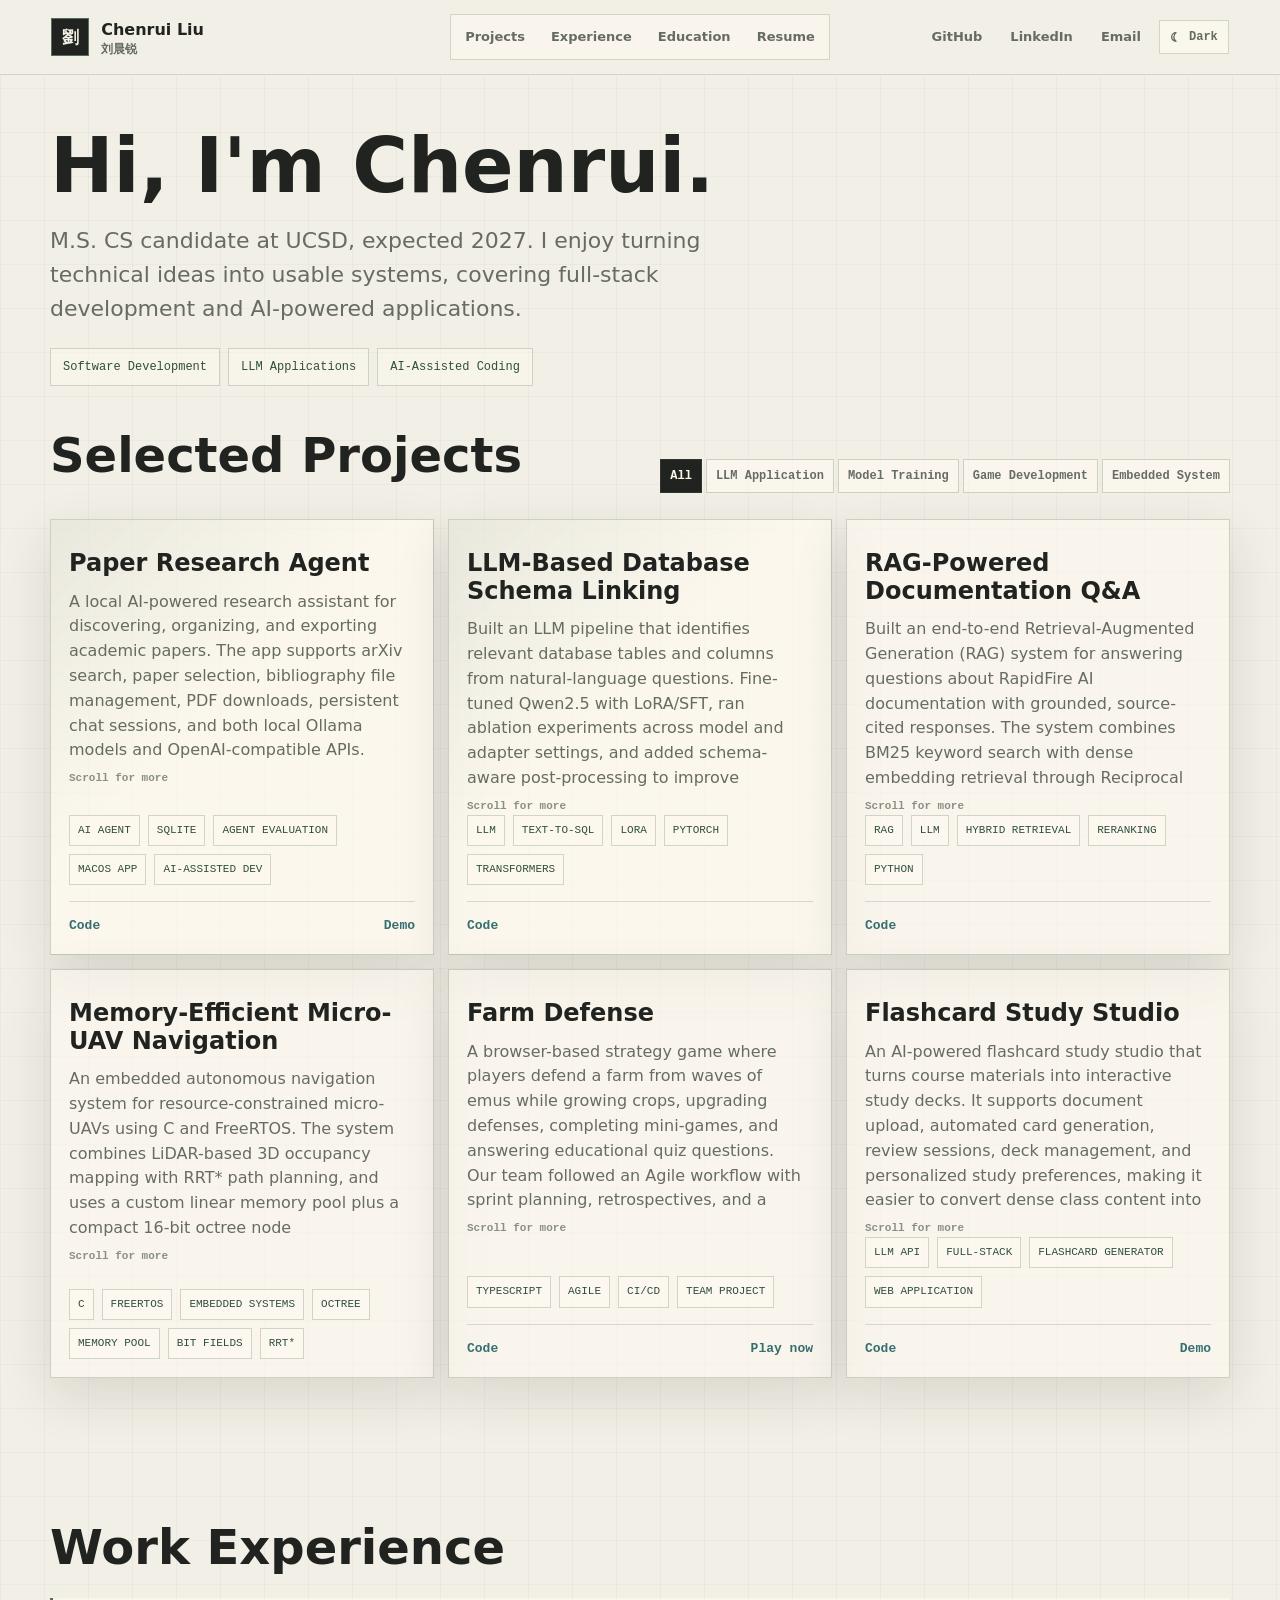
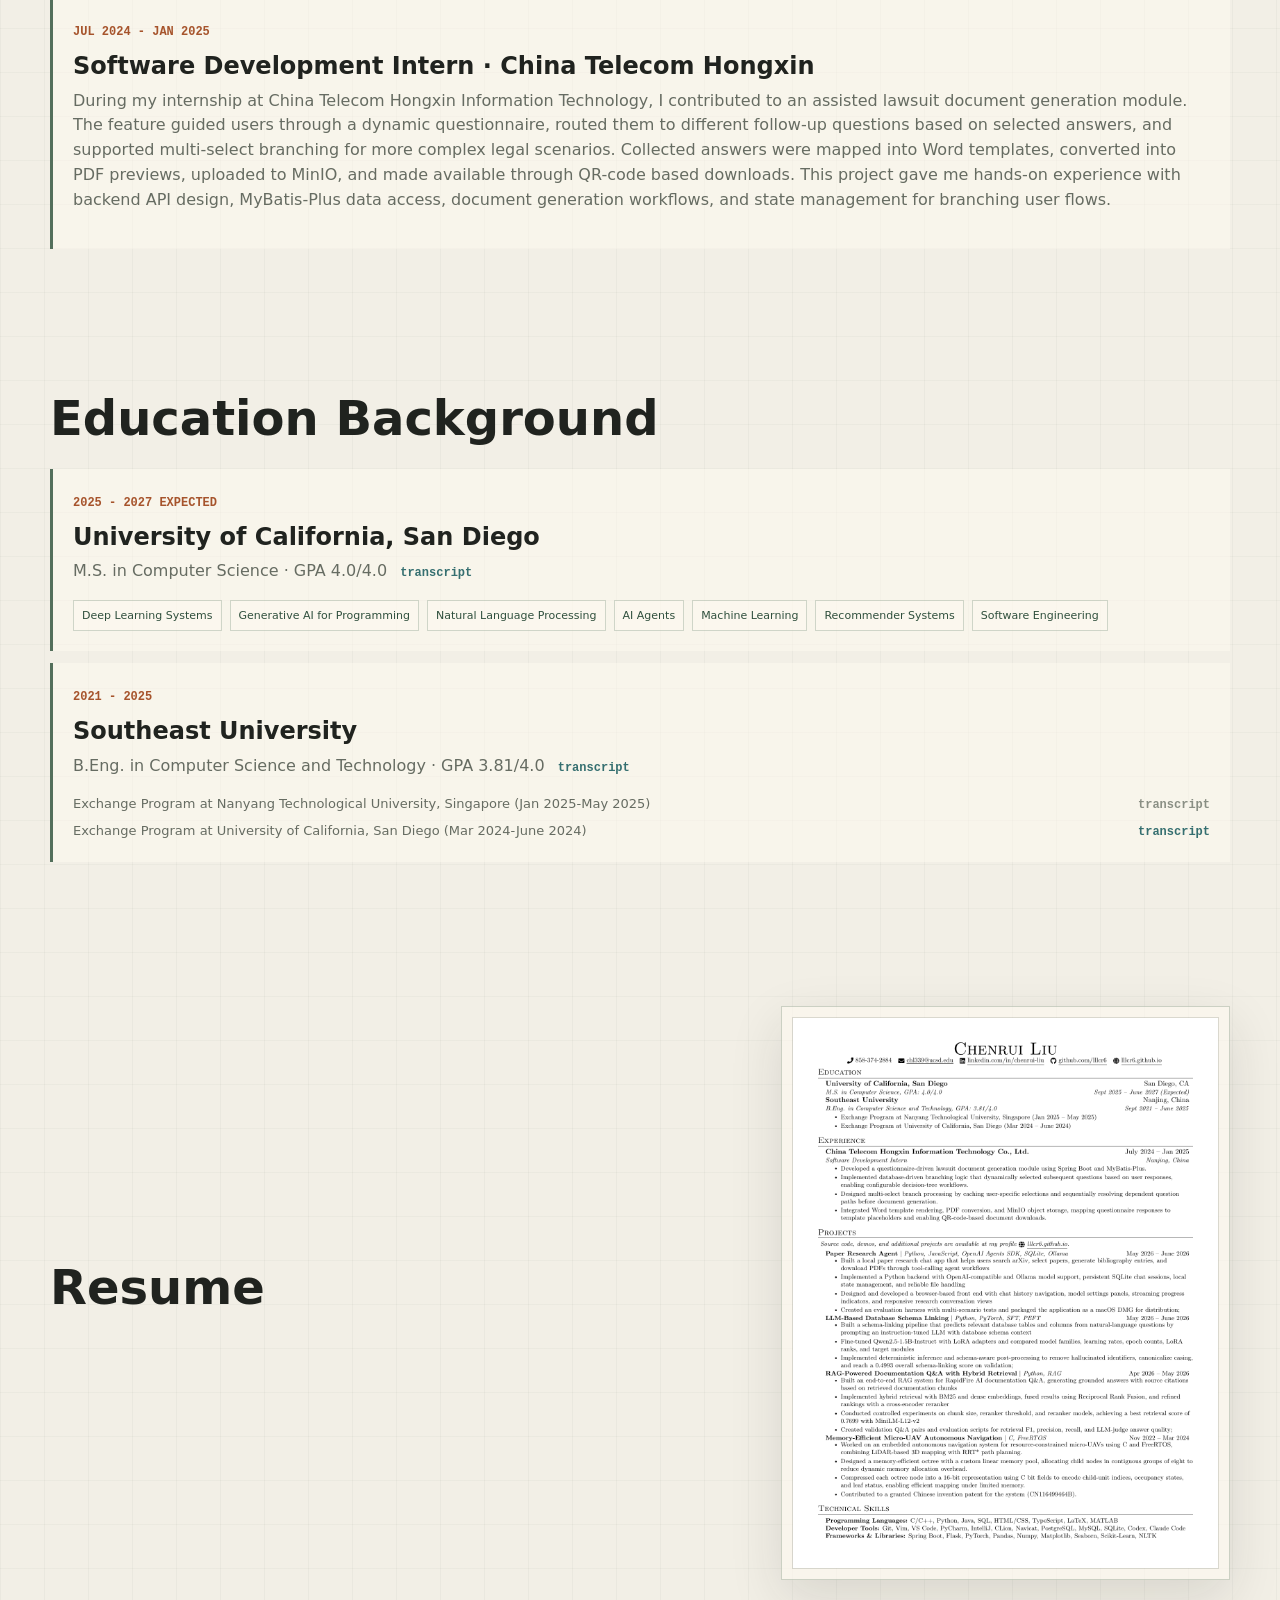
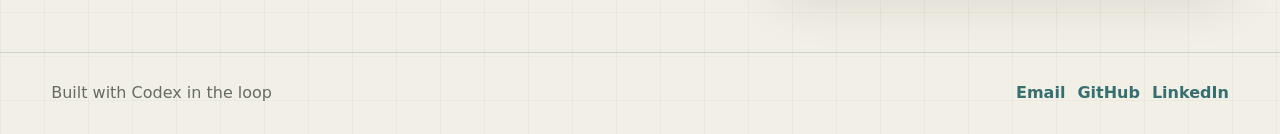
==== commit 51b90b4f: "Refine hero copy and role tags" ====
--- a/index.html
+++ b/index.html
@@ -11,6 +11,7 @@
     <link rel="canonical" href="https://lllcr6.github.io/" />
     <meta name="author" content="Chenrui Liu, 刘晨锐" />
     <meta name="robots" content="index, follow" />
+    <meta name="google-site-verification" content="VxV6juWaWJ68FwAugO9e0pENsz6fqu0pnTcuzZb60Eg" />
     <meta property="og:type" content="profile" />
     <meta property="og:title" content="Chenrui Liu (刘晨锐) | Software Engineer" />
     <meta
@@ -117,15 +118,13 @@
           <h1 id="intro-title">Hi, I'm Chenrui<span class="visually-hidden"> Liu (刘晨锐)</span>.</h1>
           <p class="hero-text">
             M.S. CS candidate at UCSD, expected 2027. I enjoy turning technical ideas into usable systems,
-            from backend workflows to AI-powered applications.
+            covering full-stack development and AI-powered applications.
           </p>
 
           <div class="role-strip" aria-label="Target role areas">
             <span>Software Development</span>
             <span>LLM Applications</span>
             <span>AI-Assisted Coding</span>
-            <span>Fast Learner</span>
-            <span>Team Player</span>
           </div>
 
         </div>
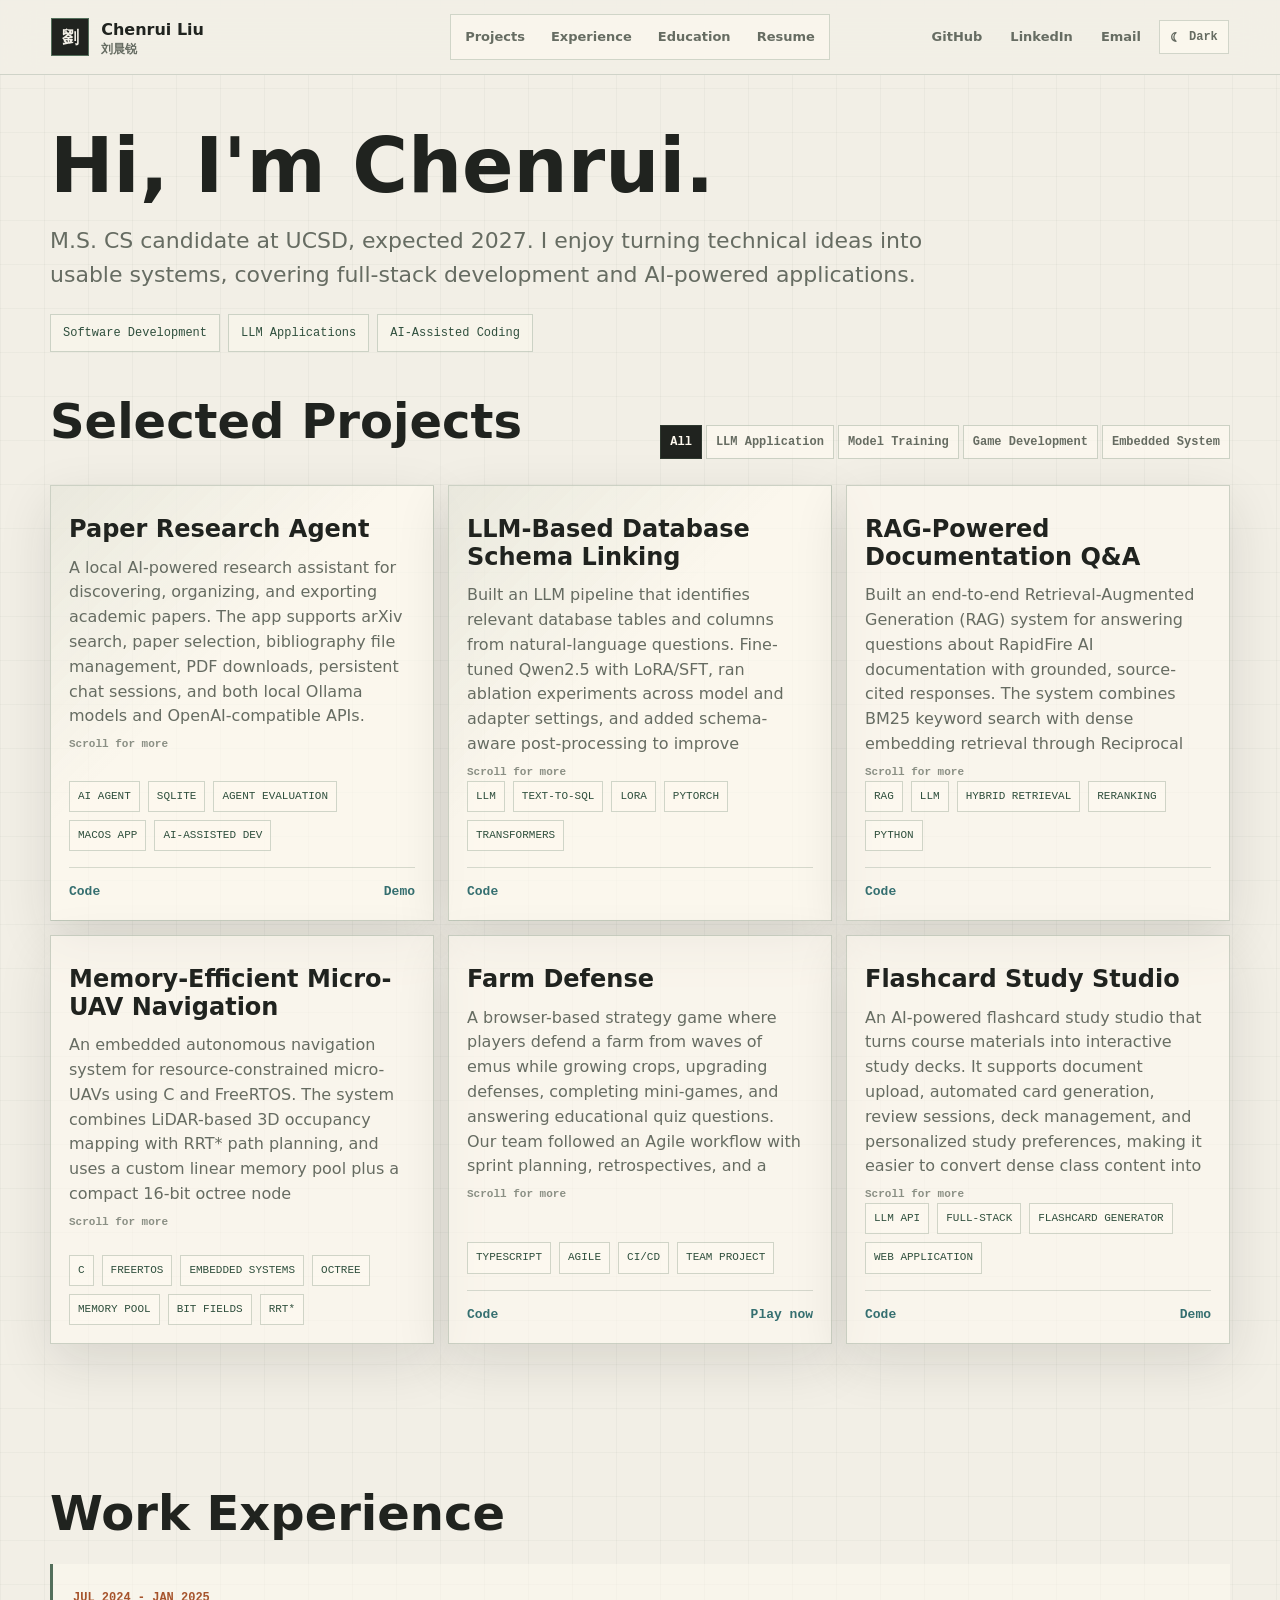
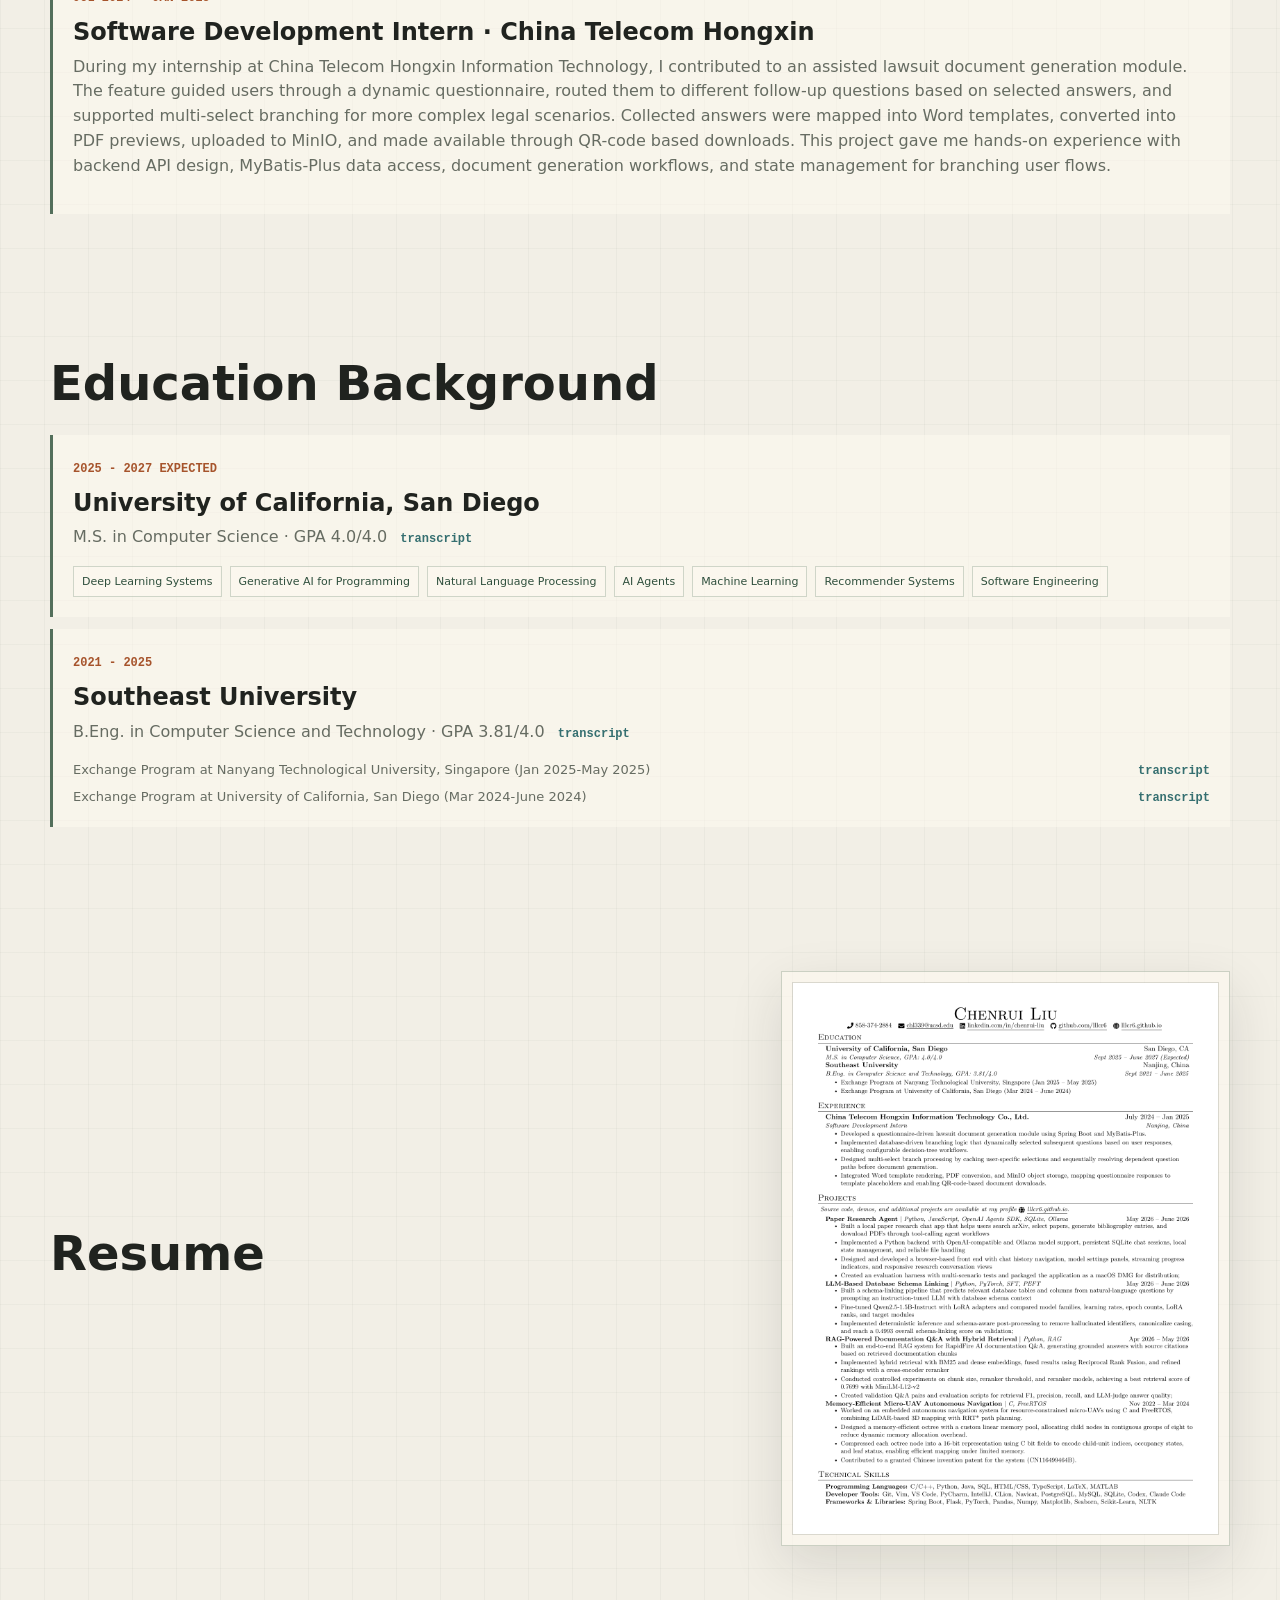
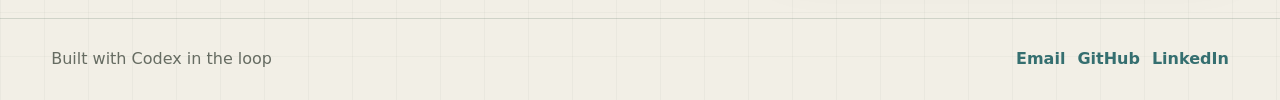
==== commit b8feeec7: "Add NTU transcript link" ====
--- a/index.html
+++ b/index.html
@@ -76,7 +76,7 @@
         }
       })();
     </script>
-    <link rel="stylesheet" href="styles.css?v=40" />
+    <link rel="stylesheet" href="styles.css?v=41" />
   </head>
   <body id="top">
     <header class="site-header">
@@ -351,7 +351,7 @@
             <div class="exchange-list">
               <p class="subtle exchange-item">
                 <span>Exchange Program at Nanyang Technological University, Singapore (Jan 2025-May 2025)</span>
-                <a class="inline-transcript disabled-link" href="#" aria-disabled="true">transcript</a>
+                <a class="inline-transcript" href="documents/ntu-exchange-transcript.pdf">transcript</a>
               </p>
               <p class="subtle exchange-item">
                 <span>Exchange Program at University of California, San Diego (Mar 2024-June 2024)</span>
@@ -382,6 +382,6 @@
       </div>
     </footer>
 
-    <script src="script.js?v=40"></script>
+    <script src="script.js?v=41"></script>
   </body>
 </html>
--- a/styles.css
+++ b/styles.css
@@ -298,11 +298,15 @@
 
 .hero {
   display: grid;
-  grid-template-columns: minmax(0, 0.78fr);
+  grid-template-columns: 1fr;
   gap: clamp(28px, 6vw, 72px);
   align-items: start;
   min-height: auto;
   padding: 54px 0 16px;
+}
+
+.hero-copy {
+  width: 75%;
 }
 
 .hero-copy > *,
@@ -375,7 +379,7 @@
 }
 
 .hero-text {
-  max-width: 720px;
+  max-width: none;
   color: var(--muted);
   font-size: clamp(18px, 2vw, 22px);
 }
@@ -918,6 +922,10 @@
     padding: 28px 0 8px;
   }
 
+  .hero-copy {
+    width: 100%;
+  }
+
   h1 {
     font-size: 38px;
   }
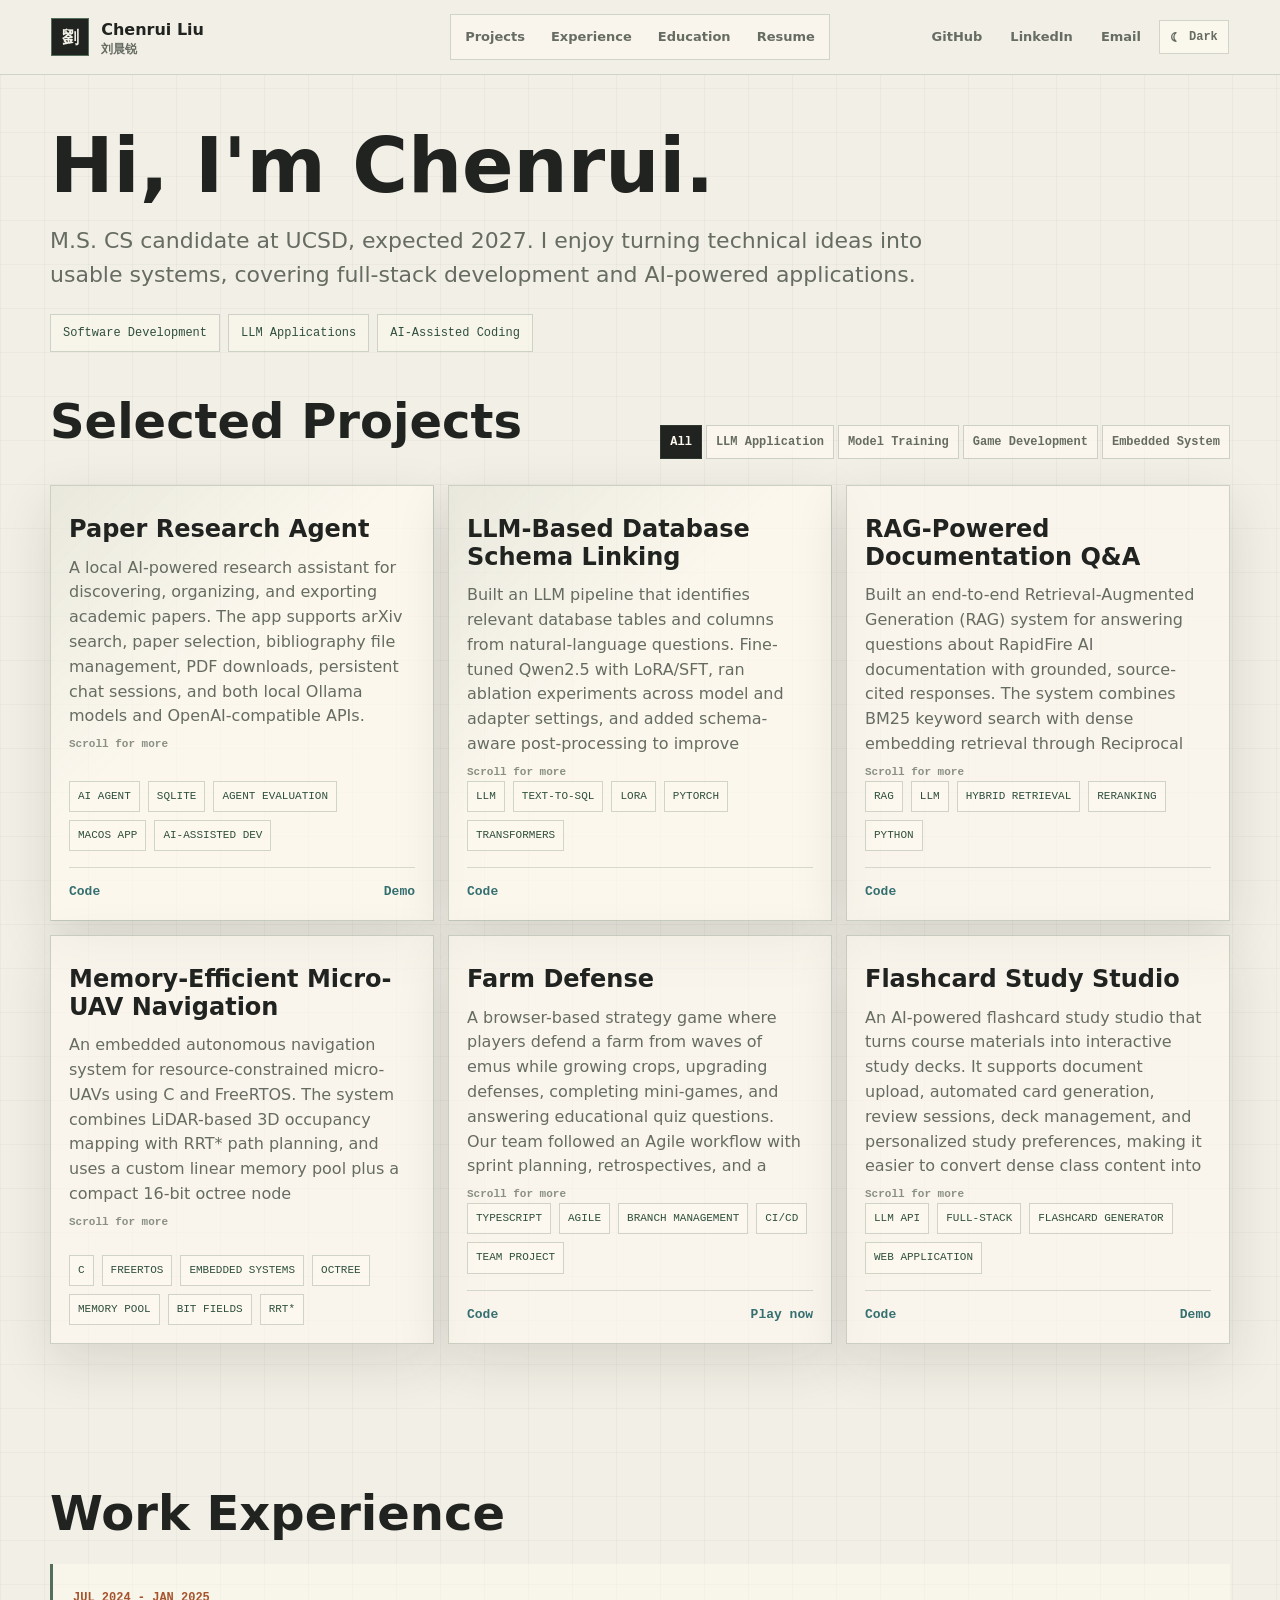
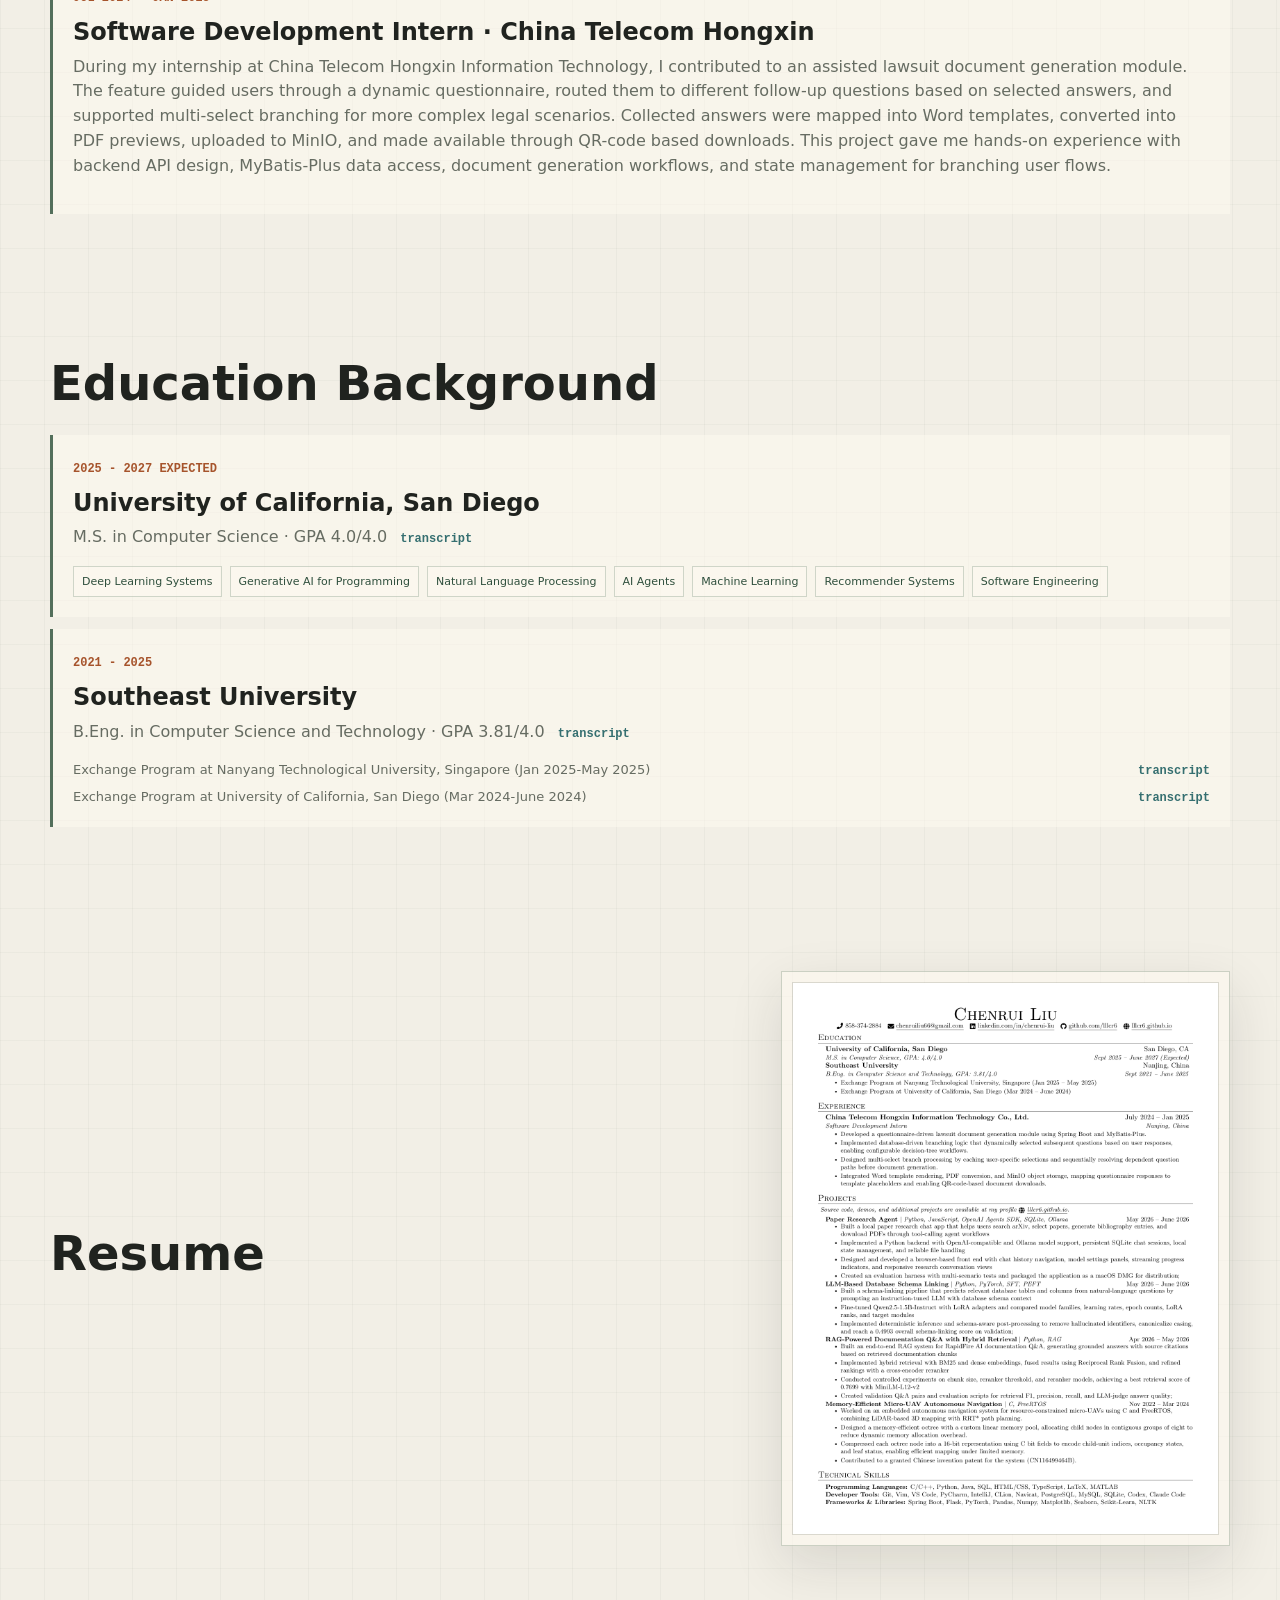
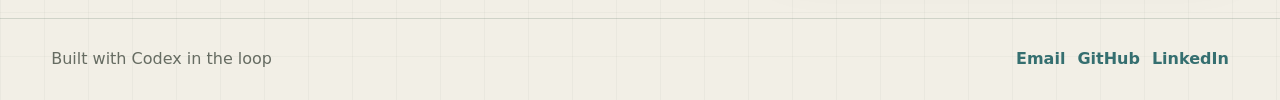
==== commit 5737acff: "Update resume and project tags" ====
--- a/index.html
+++ b/index.html
@@ -6,7 +6,7 @@
     <title>Chenrui Liu (刘晨锐) | Software Engineer</title>
     <meta
       name="description"
-      content="Chenrui Liu (刘晨锐)'s personal website for software engineering, AI applications, retrieval systems, ML systems, and backend engineering."
+      content="Chenrui Liu (刘晨锐)'s personal website for software engineering, covering full-stack development and AI-powered applications."
     />
     <link rel="canonical" href="https://lllcr6.github.io/" />
     <meta name="author" content="Chenrui Liu, 刘晨锐" />
@@ -16,7 +16,7 @@
     <meta property="og:title" content="Chenrui Liu (刘晨锐) | Software Engineer" />
     <meta
       property="og:description"
-      content="Personal website of Chenrui Liu (刘晨锐), a UCSD M.S. CS candidate focused on software engineering, AI applications, retrieval systems, and backend engineering."
+      content="Personal website of Chenrui Liu (刘晨锐), a UCSD M.S. CS candidate covering full-stack development and AI-powered applications."
     />
     <meta property="og:url" content="https://lllcr6.github.io/" />
     <meta property="og:site_name" content="Chenrui Liu" />
@@ -25,7 +25,7 @@
     <meta name="twitter:title" content="Chenrui Liu (刘晨锐) | Software Engineer" />
     <meta
       name="twitter:description"
-      content="Personal website of Chenrui Liu (刘晨锐), a UCSD M.S. CS candidate focused on software engineering, AI applications, retrieval systems, and backend engineering."
+      content="Personal website of Chenrui Liu (刘晨锐), a UCSD M.S. CS candidate covering full-stack development and AI-powered applications."
     />
     <meta name="twitter:image" content="https://lllcr6.github.io/assets/resume-preview.png" />
     <meta name="color-scheme" content="light dark" />
@@ -57,10 +57,10 @@
         ],
         "knowsAbout": [
           "Software Engineering",
+          "Full-Stack Development",
+          "AI-Powered Applications",
           "LLM Applications",
-          "Retrieval-Augmented Generation",
-          "Machine Learning Systems",
-          "Backend Engineering"
+          "AI-Assisted Coding"
         ]
       }
     </script>
@@ -76,7 +76,7 @@
         }
       })();
     </script>
-    <link rel="stylesheet" href="styles.css?v=41" />
+    <link rel="stylesheet" href="styles.css?v=42" />
   </head>
   <body id="top">
     <header class="site-header">
@@ -262,6 +262,7 @@
             <div class="tag-row">
               <span>TypeScript</span>
               <span>Agile</span>
+              <span>Branch Management</span>
               <span>CI/CD</span>
               <span>Team Project</span>
             </div>
@@ -382,6 +383,6 @@
       </div>
     </footer>
 
-    <script src="script.js?v=41"></script>
+    <script src="script.js?v=42"></script>
   </body>
 </html>
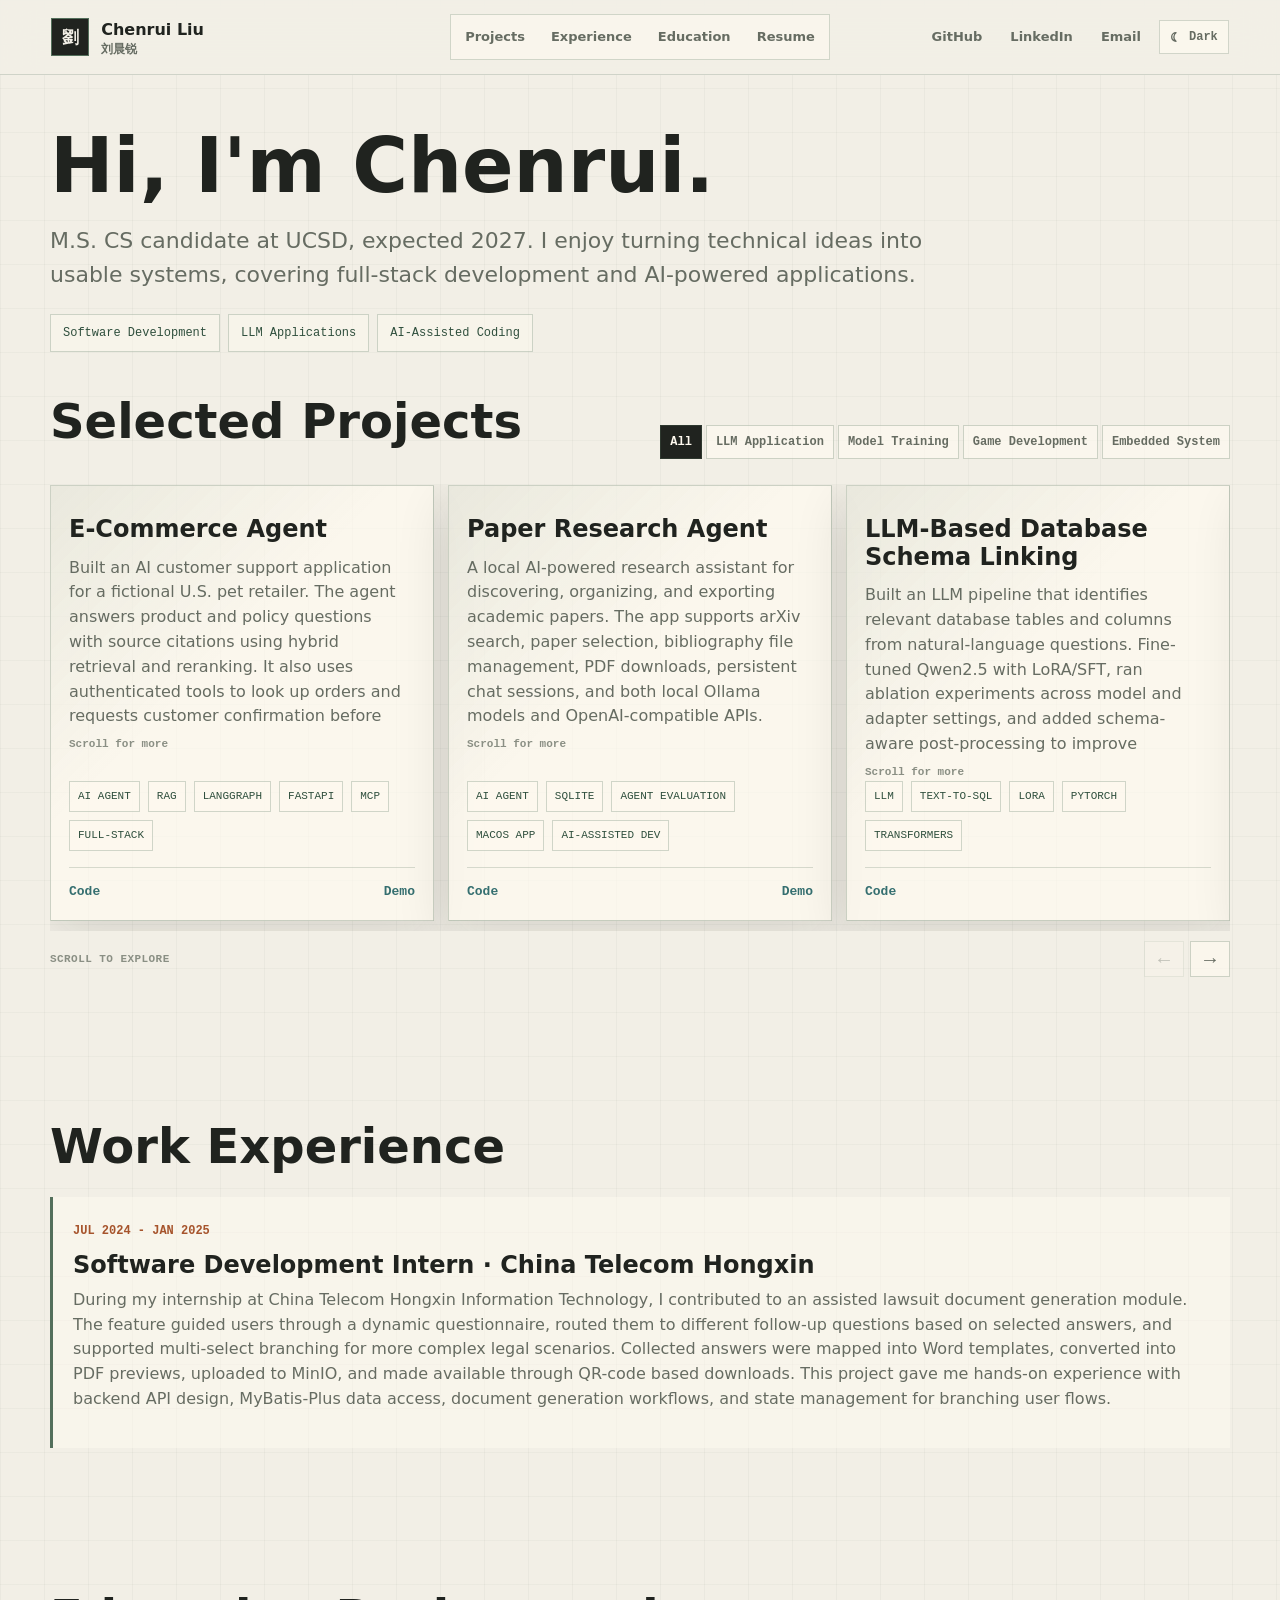
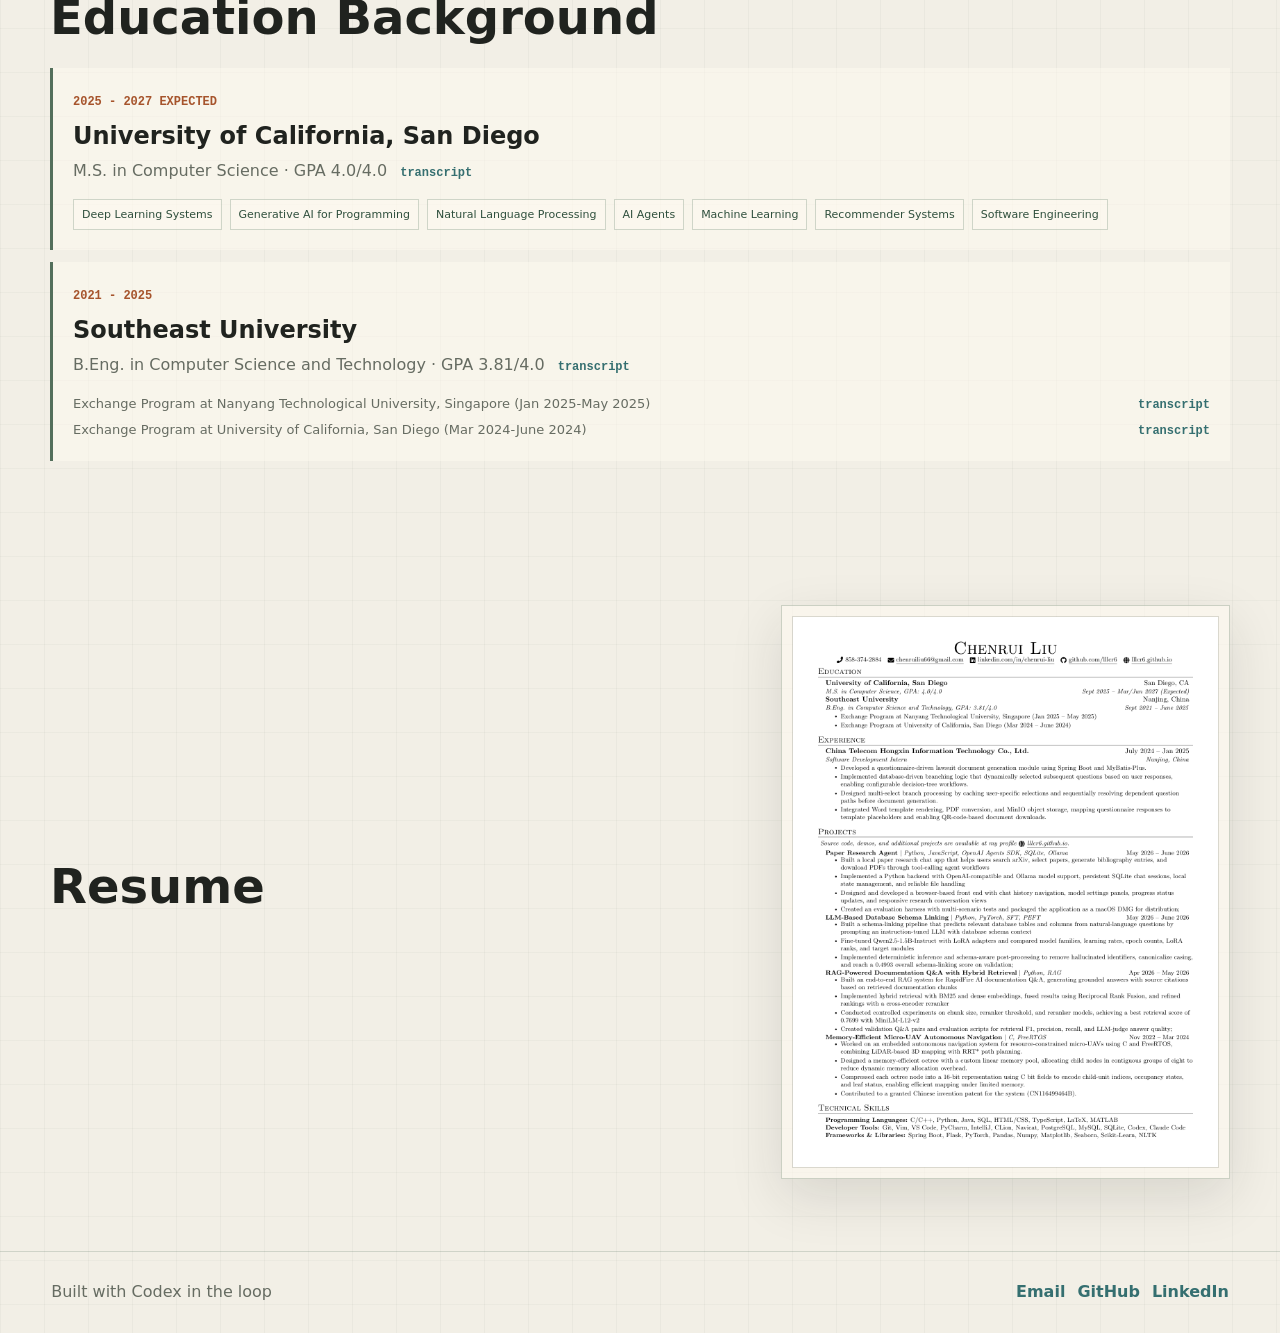
==== commit 50f22f39: "Add e-commerce project and compact project browsing" ====
--- a/index.html
+++ b/index.html
@@ -76,7 +76,7 @@
         }
       })();
     </script>
-    <link rel="stylesheet" href="styles.css?v=42" />
+    <link rel="stylesheet" href="styles.css?v=45" />
   </head>
   <body id="top">
     <header class="site-header">
@@ -146,7 +146,36 @@
           </div>
         </div>
 
-        <div class="project-grid">
+        <div class="project-grid" id="project-list" tabindex="0" aria-label="Projects; scroll horizontally to see more">
+          <article class="artifact-card featured" data-tags="llm-application">
+            <h3>E-Commerce Agent</h3>
+            <div class="project-summary">
+              <p>
+                Built an AI customer support application for a fictional U.S. pet retailer. The agent answers
+                product and policy questions with source citations using hybrid retrieval and reranking. It also
+                uses authenticated tools to look up orders and requests customer confirmation before creating
+                support tickets or refund requests.
+              </p>
+              <p>
+                Built with FastAPI and LangGraph, the application stores conversation history, streams responses
+                over SSE, and supports human handoff through a support dashboard. I also developed evaluation
+                pipelines for retrieval quality and multi-turn agent behavior.
+              </p>
+            </div>
+            <div class="tag-row">
+              <span>AI Agent</span>
+              <span>RAG</span>
+              <span>LangGraph</span>
+              <span>FastAPI</span>
+              <span>MCP</span>
+              <span>Full-Stack</span>
+            </div>
+            <div class="artifact-links split-links">
+              <a href="https://github.com/lllcr6/CommerceAgent" target="_blank" rel="noreferrer">Code</a>
+              <a href="https://youtu.be/qCtvorLMRSI" target="_blank" rel="noreferrer">Demo</a>
+            </div>
+          </article>
+
           <article class="artifact-card featured" data-tags="llm-application">
             <h3>Paper Research Agent</h3>
             <div class="project-summary">
@@ -293,6 +322,13 @@
               <a href="https://youtu.be/fI-fTzASavg" target="_blank" rel="noreferrer">Demo</a>
             </div>
           </article>
+        </div>
+        <div class="project-navigation" aria-label="Project navigation">
+          <span class="project-count" aria-live="polite"></span>
+          <div class="project-navigation-buttons">
+            <button type="button" data-project-prev aria-label="Previous projects" aria-controls="project-list">&#8592;</button>
+            <button type="button" data-project-next aria-label="Next projects" aria-controls="project-list">&#8594;</button>
+          </div>
         </div>
       </section>
 
@@ -383,6 +419,6 @@
       </div>
     </footer>
 
-    <script src="script.js?v=42"></script>
+    <script src="script.js?v=45"></script>
   </body>
 </html>
--- a/styles.css
+++ b/styles.css
@@ -538,13 +538,52 @@
 
 .project-grid {
   display: grid;
-  grid-template-columns: repeat(3, minmax(0, 1fr));
+  grid-auto-flow: column;
+  grid-auto-columns: calc((100% - 28px) / 3);
   gap: 14px;
-}
+  overflow-x: auto;
+  overscroll-behavior-inline: contain;
+  scroll-snap-type: x mandatory;
+  scrollbar-width: thin;
+  scrollbar-color: var(--scrollbar) transparent;
+  padding-bottom: 10px;
+}
+
+.project-navigation {
+  display: flex;
+  align-items: center;
+  justify-content: space-between;
+  gap: 16px;
+  margin-top: 10px;
+}
+
+.project-navigation[hidden] { display: none; }
+
+.project-count {
+  color: var(--faint);
+  font: 800 11px var(--mono);
+  text-transform: uppercase;
+  letter-spacing: .04em;
+}
+
+.project-navigation-buttons { display: flex; gap: 6px; }
+.project-navigation button {
+  width: 40px;
+  height: 36px;
+  border: 1px solid var(--line-medium);
+  background: var(--surface-control);
+  color: var(--muted);
+  font-size: 20px;
+  cursor: pointer;
+}
+.project-navigation button:hover:not(:disabled) { border-color: var(--accent-line); color: var(--teal); }
+.project-navigation button:disabled { opacity: .35; cursor: default; }
 
 .artifact-card {
   display: flex;
+  min-width: 0;
   min-height: 330px;
+  scroll-snap-align: start;
   flex-direction: column;
   padding: 18px;
   animation: quiet-rise 600ms cubic-bezier(.16, 1, .3, 1) both;
@@ -889,7 +928,7 @@
   }
 
   .project-grid {
-    grid-template-columns: repeat(2, minmax(0, 1fr));
+    grid-auto-columns: calc((100% - 14px) / 2);
   }
 
   .note-grid {
@@ -930,7 +969,10 @@
     font-size: 38px;
   }
 
-  .project-grid,
+  .project-grid {
+    grid-auto-columns: min(88%, 380px);
+  }
+
   .note-grid {
     grid-template-columns: 1fr;
   }
@@ -947,6 +989,16 @@
   .site-footer {
     align-items: start;
     flex-direction: column;
+  }
+}
+
+@media (max-width: 980px), (max-height: 700px) {
+  .site-header {
+    position: relative;
+  }
+
+  .content-section {
+    scroll-margin-top: 16px;
   }
 }
 
